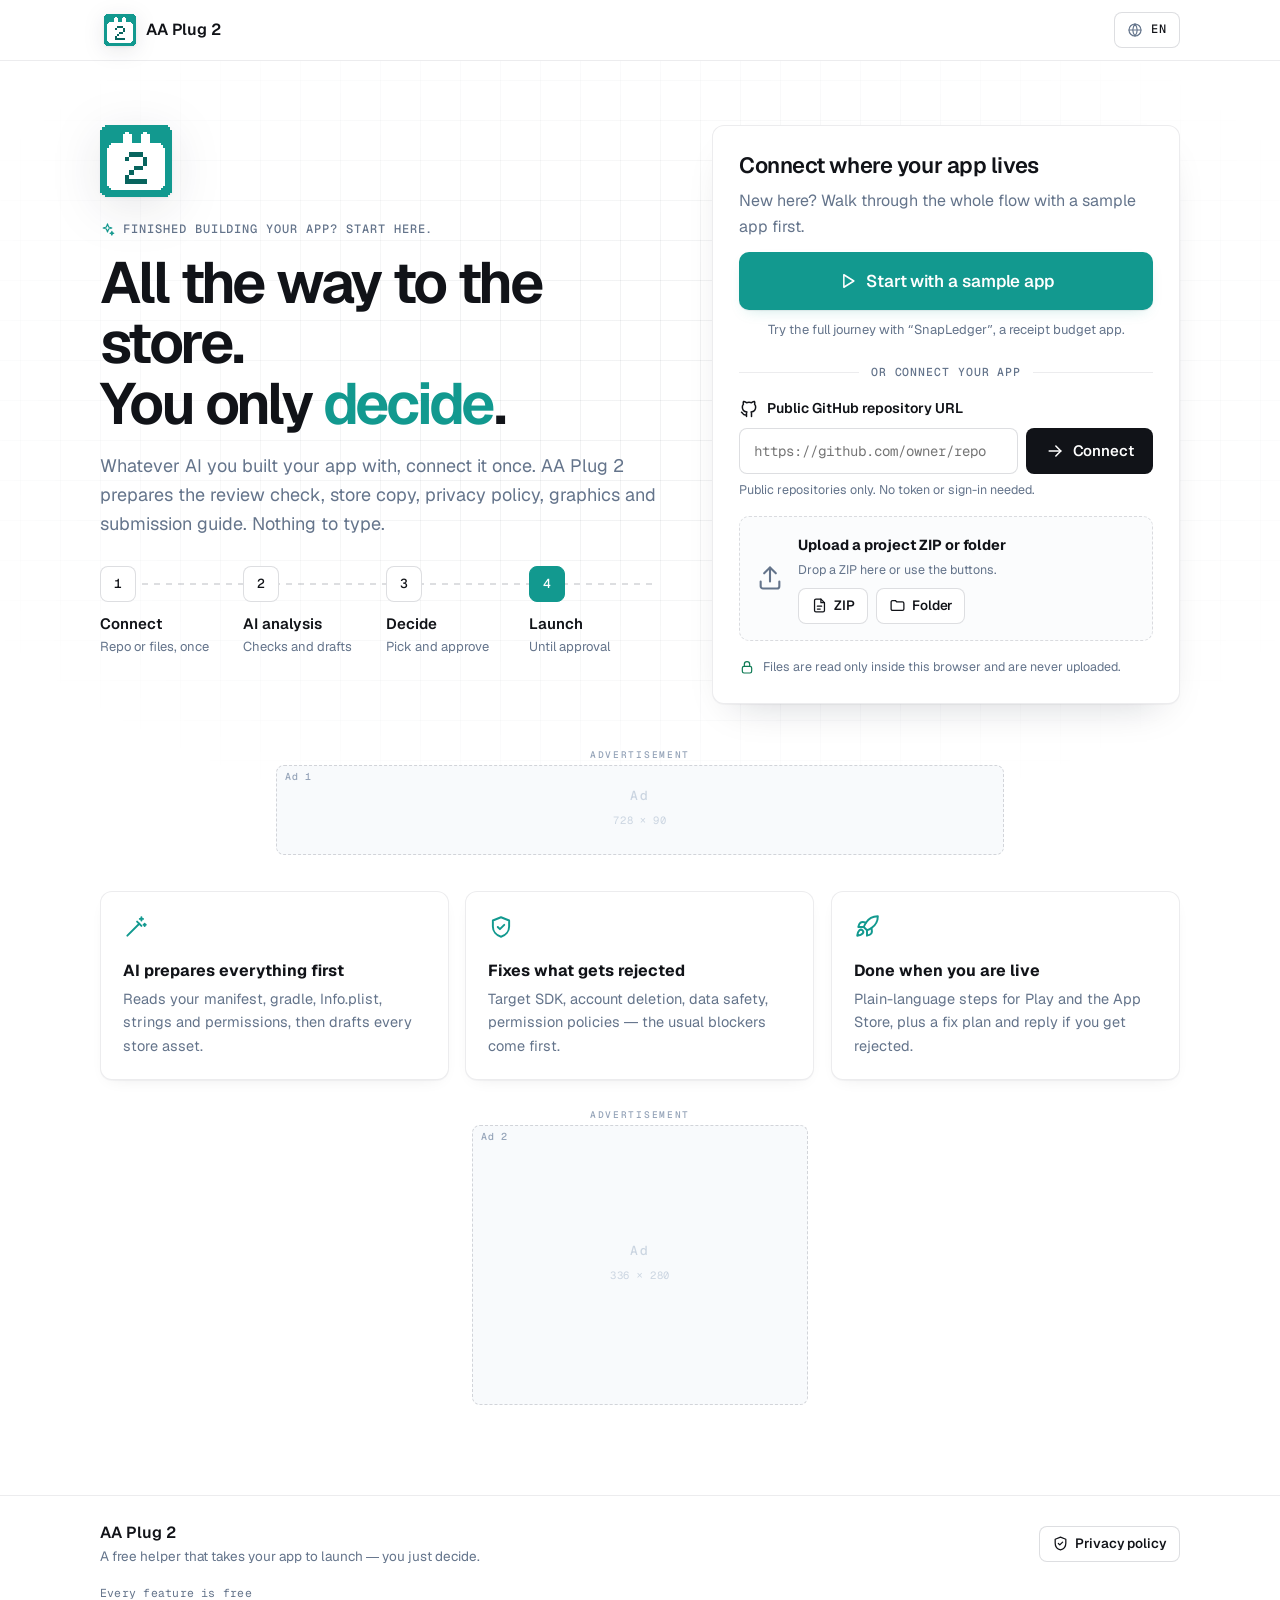
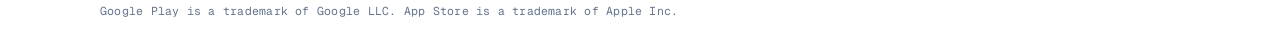
==== 2/index.html @ b7a204d1 "Add How to connect and Web version buttons, and host the AA Plug 2 web tool at /2/ with reserved ad " ====
<!doctype html>
<html lang="en">
<head>
  <meta charset="utf-8">
  <meta name="viewport" content="width=device-width, initial-scale=1, viewport-fit=cover">
  <title>AA Plug 2 — App launch helper</title>
  <meta name="description" content="AA Plug 2: connect an app built with any AI and get review checks, store materials and a step-by-step console guide. You just decide, all the way to launch. Free.">
  <meta name="theme-color" content="#ffffff">
  <meta name="color-scheme" content="light">
  <link rel="canonical" href="https://aaplug.com/2/">
  <meta property="og:site_name" content="AA Plug">
  <meta property="og:title" content="AA Plug 2 — Web version">
  <meta property="og:description" content="Connect an app you already built and get review checks, store materials and a step-by-step console guide. You just decide. Free.">
  <meta property="og:url" content="https://aaplug.com/2/">
  <meta property="og:image" content="https://aaplug.com/icons/og.png">
  <meta property="og:type" content="website">
  <meta name="twitter:card" content="summary_large_image">
  <link rel="icon" href="icons-brand/aa-plug-2.svg" type="image/svg+xml">
  <link rel="stylesheet" href="css/fonts.css">
  <link rel="stylesheet" href="css/motion.css">
  <link rel="stylesheet" href="css/styles.css">
  <link rel="stylesheet" href="css/sian.css">
</head>
<body>
  <div class="grid-bg" aria-hidden="true"></div>
  <a class="skip" href="#main">Skip to content</a>
  <header id="top" class="top"></header>
  <main id="main" tabindex="-1"></main>
  <footer id="foot" class="foot"></footer>
  <div id="toasts" class="toasts" aria-live="polite"></div>
  <noscript><p style="padding:24px">AA Plug 2 needs JavaScript.</p></noscript>
  <script src="js/config.js"></script>
  <script src="js/motion.js"></script>
  <script src="js/icons.js"></script>
  <script src="js/i18n-en.js"></script>
  <script src="js/i18n-ko.js"></script>
  <script src="js/i18n-th.js"></script>
  <script src="js/i18n-zh.js"></script>
  <script src="js/i18n-hi.js"></script>
  <script src="js/i18n.js"></script>
  <script src="js/zip.js"></script>
  <script src="js/sample-data.js"></script>
  <script src="js/sources.js"></script>
  <script src="js/analyzer.js"></script>
  <script src="js/generator.js"></script>
  <script src="js/flow.js"></script>
  <script src="js/graphics.js"></script>
  <script src="js/app.js"></script>
</body>
</html>
---- 2/css/fonts.css ----
@font-face { font-family: 'IBM Plex Sans'; font-style: normal; font-display: swap; font-weight: 400; src: url(../fonts/plex-sans/ibm-plex-sans-latin-ext-400-normal.woff2) format("woff2"); unicode-range: U+0100-02BA,U+02BD-02C5,U+02C7-02CC,U+02CE-02D7,U+02DD-02FF,U+0304,U+0308,U+0329,U+1D00-1DBF,U+1E00-1E9F,U+1EF2-1EFF,U+2020,U+20A0-20AB,U+20AD-20C0,U+2113,U+2C60-2C7F,U+A720-A7FF; }
@font-face { font-family: 'IBM Plex Sans'; font-style: normal; font-display: swap; font-weight: 400; src: url(../fonts/plex-sans/ibm-plex-sans-latin-400-normal.woff2) format("woff2"); unicode-range: U+0000-00FF,U+0131,U+0152-0153,U+02BB-02BC,U+02C6,U+02DA,U+02DC,U+0304,U+0308,U+0329,U+2000-206F,U+20AC,U+2122,U+2191,U+2193,U+2212,U+2215,U+FEFF,U+FFFD; }
@font-face { font-family: 'IBM Plex Sans'; font-style: normal; font-display: swap; font-weight: 500; src: url(../fonts/plex-sans/ibm-plex-sans-latin-ext-500-normal.woff2) format("woff2"); unicode-range: U+0100-02BA,U+02BD-02C5,U+02C7-02CC,U+02CE-02D7,U+02DD-02FF,U+0304,U+0308,U+0329,U+1D00-1DBF,U+1E00-1E9F,U+1EF2-1EFF,U+2020,U+20A0-20AB,U+20AD-20C0,U+2113,U+2C60-2C7F,U+A720-A7FF; }
@font-face { font-family: 'IBM Plex Sans'; font-style: normal; font-display: swap; font-weight: 500; src: url(../fonts/plex-sans/ibm-plex-sans-latin-500-normal.woff2) format("woff2"); unicode-range: U+0000-00FF,U+0131,U+0152-0153,U+02BB-02BC,U+02C6,U+02DA,U+02DC,U+0304,U+0308,U+0329,U+2000-206F,U+20AC,U+2122,U+2191,U+2193,U+2212,U+2215,U+FEFF,U+FFFD; }
@font-face { font-family: 'IBM Plex Sans'; font-style: normal; font-display: swap; font-weight: 600; src: url(../fonts/plex-sans/ibm-plex-sans-latin-ext-600-normal.woff2) format("woff2"); unicode-range: U+0100-02BA,U+02BD-02C5,U+02C7-02CC,U+02CE-02D7,U+02DD-02FF,U+0304,U+0308,U+0329,U+1D00-1DBF,U+1E00-1E9F,U+1EF2-1EFF,U+2020,U+20A0-20AB,U+20AD-20C0,U+2113,U+2C60-2C7F,U+A720-A7FF; }
@font-face { font-family: 'IBM Plex Sans'; font-style: normal; font-display: swap; font-weight: 600; src: url(../fonts/plex-sans/ibm-plex-sans-latin-600-normal.woff2) format("woff2"); unicode-range: U+0000-00FF,U+0131,U+0152-0153,U+02BB-02BC,U+02C6,U+02DA,U+02DC,U+0304,U+0308,U+0329,U+2000-206F,U+20AC,U+2122,U+2191,U+2193,U+2212,U+2215,U+FEFF,U+FFFD; }
@font-face { font-family: 'IBM Plex Sans'; font-style: normal; font-display: swap; font-weight: 700; src: url(../fonts/plex-sans/ibm-plex-sans-latin-ext-700-normal.woff2) format("woff2"); unicode-range: U+0100-02BA,U+02BD-02C5,U+02C7-02CC,U+02CE-02D7,U+02DD-02FF,U+0304,U+0308,U+0329,U+1D00-1DBF,U+1E00-1E9F,U+1EF2-1EFF,U+2020,U+20A0-20AB,U+20AD-20C0,U+2113,U+2C60-2C7F,U+A720-A7FF; }
@font-face { font-family: 'IBM Plex Sans'; font-style: normal; font-display: swap; font-weight: 700; src: url(../fonts/plex-sans/ibm-plex-sans-latin-700-normal.woff2) format("woff2"); unicode-range: U+0000-00FF,U+0131,U+0152-0153,U+02BB-02BC,U+02C6,U+02DA,U+02DC,U+0304,U+0308,U+0329,U+2000-206F,U+20AC,U+2122,U+2191,U+2193,U+2212,U+2215,U+FEFF,U+FFFD; }
@font-face { font-family: 'IBM Plex Sans Thai'; font-style: normal; font-display: swap; font-weight: 400; src: url(../fonts/plex-thai/ibm-plex-sans-thai-thai-400-normal.woff2) format("woff2"); unicode-range: U+02D7,U+0303,U+0331,U+0E01-0E5B,U+200C-200D,U+25CC; }
@font-face { font-family: 'IBM Plex Sans Thai'; font-style: normal; font-display: swap; font-weight: 500; src: url(../fonts/plex-thai/ibm-plex-sans-thai-thai-500-normal.woff2) format("woff2"); unicode-range: U+02D7,U+0303,U+0331,U+0E01-0E5B,U+200C-200D,U+25CC; }
@font-face { font-family: 'IBM Plex Sans Thai'; font-style: normal; font-display: swap; font-weight: 600; src: url(../fonts/plex-thai/ibm-plex-sans-thai-thai-600-normal.woff2) format("woff2"); unicode-range: U+02D7,U+0303,U+0331,U+0E01-0E5B,U+200C-200D,U+25CC; }
@font-face { font-family: 'IBM Plex Sans Thai'; font-style: normal; font-display: swap; font-weight: 700; src: url(../fonts/plex-thai/ibm-plex-sans-thai-thai-700-normal.woff2) format("woff2"); unicode-range: U+02D7,U+0303,U+0331,U+0E01-0E5B,U+200C-200D,U+25CC; }
@font-face { font-family: 'Pretendard Variable'; font-style: normal; font-display: swap; font-weight: 45 920; src: url(../fonts/pretendard/PretendardVariable.subset.0.woff2) format("woff2"); unicode-range: U+f9ca-fa0b, U+ff03-ff05, U+ff07, U+ff0a-ff0b, U+ff0d-ff19, U+ff1b, U+ff1d, U+ff20-ff5b, U+ff5d, U+ffe0-ffe3, U+ffe5-ffe6; }
@font-face { font-family: 'Pretendard Variable'; font-style: normal; font-display: swap; font-weight: 45 920; src: url(../fonts/pretendard/PretendardVariable.subset.1.woff2) format("woff2"); unicode-range: U+d723-d728, U+d72a-d733, U+d735-d748, U+d74a-d74f, U+d752-d753, U+d755-d757, U+d75a-d75f, U+d762-d764, U+d766-d768, U+d76a-d76b, U+d76d-d76f, U+d771-d787, U+d789-d78b, U+d78d-d78f, U+d791-d797, U+d79a, U+d79c, U+d79e-d7a3, U+f900-f909, U+f90b-f92e; }
@font-face { font-family: 'Pretendard Variable'; font-style: normal; font-display: swap; font-weight: 45 920; src: url(../fonts/pretendard/PretendardVariable.subset.2.woff2) format("woff2"); unicode-range: U+d679-d68b, U+d68e-d69e, U+d6a0, U+d6a2-d6a7, U+d6a9-d6c3, U+d6c6-d6c7, U+d6c9-d6cb, U+d6cd-d6d3, U+d6d5-d6d6, U+d6d8-d6e3, U+d6e5-d6e7, U+d6e9-d6fb, U+d6fd-d717, U+d719-d71f, U+d721-d722; }
@font-face { font-family: 'Pretendard Variable'; font-style: normal; font-display: swap; font-weight: 45 920; src: url(../fonts/pretendard/PretendardVariable.subset.3.woff2) format("woff2"); unicode-range: U+d5bc-d5c7, U+d5ca-d5cb, U+d5cd-d5cf, U+d5d1-d5d7, U+d5d9-d5da, U+d5dc, U+d5de-d5e3, U+d5e6-d5e7, U+d5e9-d5eb, U+d5ed-d5f6, U+d5f8, U+d5fa-d5ff, U+d602-d603, U+d605-d607, U+d609-d60f, U+d612-d613, U+d616-d61b, U+d61d-d637, U+d63a-d63b, U+d63d-d63f, U+d641-d647, U+d64a-d64c, U+d64e-d653, U+d656-d657, U+d659-d65b, U+d65d-d666, U+d668, U+d66a-d678; }
@font-face { font-family: 'Pretendard Variable'; font-style: normal; font-display: swap; font-weight: 45 920; src: url(../fonts/pretendard/PretendardVariable.subset.4.woff2) format("woff2"); unicode-range: U+d507, U+d509-d50b, U+d50d-d513, U+d515-d53b, U+d53e-d53f, U+d541-d543, U+d545-d54c, U+d54e, U+d550, U+d552-d557, U+d55a-d55b, U+d55d-d55f, U+d561-d564, U+d566-d567, U+d56a, U+d56c, U+d56e-d573, U+d576-d577, U+d579-d583, U+d585-d586, U+d58a-d5a4, U+d5a6-d5bb; }
@font-face { font-family: 'Pretendard Variable'; font-style: normal; font-display: swap; font-weight: 45 920; src: url(../fonts/pretendard/PretendardVariable.subset.5.woff2) format("woff2"); unicode-range: U+d464-d477, U+d47a-d47b, U+d47d-d47f, U+d481-d487, U+d489-d48a, U+d48c, U+d48e-d4e7, U+d4e9-d503, U+d505-d506; }
@font-face { font-family: 'Pretendard Variable'; font-style: normal; font-display: swap; font-weight: 45 920; src: url(../fonts/pretendard/PretendardVariable.subset.6.woff2) format("woff2"); unicode-range: U+d3bf-d3c7, U+d3ca-d3cf, U+d3d1-d3eb, U+d3ee-d3ef, U+d3f1-d3f3, U+d3f5-d3fb, U+d3fd-d400, U+d402-d45b, U+d45d-d463; }
@font-face { font-family: 'Pretendard Variable'; font-style: normal; font-display: swap; font-weight: 45 920; src: url(../fonts/pretendard/PretendardVariable.subset.7.woff2) format("woff2"); unicode-range: U+d2ff, U+d302-d304, U+d306-d30b, U+d30f, U+d311-d313, U+d315-d31b, U+d31e, U+d322-d324, U+d326-d327, U+d32a-d32b, U+d32d-d32f, U+d331-d337, U+d339-d33c, U+d33e-d37b, U+d37e-d37f, U+d381-d383, U+d385-d38b, U+d38e-d390, U+d392-d397, U+d39a-d39b, U+d39d-d39f, U+d3a1-d3a7, U+d3a9-d3aa, U+d3ac, U+d3ae-d3b3, U+d3b5-d3b7, U+d3b9-d3bb, U+d3bd-d3be; }
@font-face { font-family: 'Pretendard Variable'; font-style: normal; font-display: swap; font-weight: 45 920; src: url(../fonts/pretendard/PretendardVariable.subset.8.woff2) format("woff2"); unicode-range: U+d257-d27f, U+d281-d29b, U+d29d-d29f, U+d2a1-d2ab, U+d2ad-d2b7, U+d2ba-d2bb, U+d2bd-d2bf, U+d2c1-d2c7, U+d2c9-d2ef, U+d2f2-d2f3, U+d2f5-d2f7, U+d2f9-d2fe; }
@font-face { font-family: 'Pretendard Variable'; font-style: normal; font-display: swap; font-weight: 45 920; src: url(../fonts/pretendard/PretendardVariable.subset.9.woff2) format("woff2"); unicode-range: U+d1b4, U+d1b6-d1f3, U+d1f5-d22b, U+d22e-d22f, U+d231-d233, U+d235-d23b, U+d23d-d240, U+d242-d256; }
@font-face { font-family: 'Pretendard Variable'; font-style: normal; font-display: swap; font-weight: 45 920; src: url(../fonts/pretendard/PretendardVariable.subset.10.woff2) format("woff2"); unicode-range: U+d105-d12f, U+d132-d133, U+d135-d137, U+d139-d13f, U+d141-d142, U+d144, U+d146-d14b, U+d14e-d14f, U+d151-d153, U+d155-d15b, U+d15e-d187, U+d189-d19f, U+d1a2-d1a3, U+d1a5-d1a7, U+d1a9-d1af, U+d1b2-d1b3; }
@font-face { font-family: 'Pretendard Variable'; font-style: normal; font-display: swap; font-weight: 45 920; src: url(../fonts/pretendard/PretendardVariable.subset.11.woff2) format("woff2"); unicode-range: U+d04b-d04f, U+d051-d057, U+d059-d06b, U+d06d-d06f, U+d071-d073, U+d075-d07b, U+d07e-d0a3, U+d0a6-d0a7, U+d0a9-d0ab, U+d0ad-d0b3, U+d0b6, U+d0b8, U+d0ba-d0bf, U+d0c2-d0c3, U+d0c5-d0c7, U+d0c9-d0cf, U+d0d2, U+d0d6-d0db, U+d0de-d0df, U+d0e1-d0e3, U+d0e5-d0eb, U+d0ee-d0f0, U+d0f2-d104; }
@font-face { font-family: 'Pretendard Variable'; font-style: normal; font-display: swap; font-weight: 45 920; src: url(../fonts/pretendard/PretendardVariable.subset.12.woff2) format("woff2"); unicode-range: U+cfa2-cfc3, U+cfc5-cfdf, U+cfe2-cfe3, U+cfe5-cfe7, U+cfe9-cff4, U+cff6-cffb, U+cffd-cfff, U+d001-d003, U+d005-d017, U+d019-d033, U+d036-d037, U+d039-d03b, U+d03d-d04a; }
@font-face { font-family: 'Pretendard Variable'; font-style: normal; font-display: swap; font-weight: 45 920; src: url(../fonts/pretendard/PretendardVariable.subset.13.woff2) format("woff2"); unicode-range: U+cef0-cef3, U+cef6, U+cef9-ceff, U+cf01-cf03, U+cf05-cf07, U+cf09-cf0f, U+cf11-cf12, U+cf14-cf1b, U+cf1d-cf1f, U+cf21-cf2f, U+cf31-cf53, U+cf56-cf57, U+cf59-cf5b, U+cf5d-cf63, U+cf66, U+cf68, U+cf6a-cf6f, U+cf71-cf84, U+cf86-cf8b, U+cf8d-cfa1; }
@font-face { font-family: 'Pretendard Variable'; font-style: normal; font-display: swap; font-weight: 45 920; src: url(../fonts/pretendard/PretendardVariable.subset.14.woff2) format("woff2"); unicode-range: U+ce3c-ce57, U+ce5a-ce5b, U+ce5d-ce5f, U+ce61-ce67, U+ce6a, U+ce6c, U+ce6e-ce73, U+ce76-ce77, U+ce79-ce7b, U+ce7d-ce83, U+ce85-ce88, U+ce8a-ce8f, U+ce91-ce93, U+ce95-ce97, U+ce99-ce9f, U+cea2, U+cea4-ceab, U+cead-cee3, U+cee6-cee7, U+cee9-ceeb, U+ceed-ceef; }
@font-face { font-family: 'Pretendard Variable'; font-style: normal; font-display: swap; font-weight: 45 920; src: url(../fonts/pretendard/PretendardVariable.subset.15.woff2) format("woff2"); unicode-range: U+cd92-cd93, U+cd96-cd97, U+cd99-cd9b, U+cd9d-cda3, U+cda6-cda8, U+cdaa-cdaf, U+cdb1-cdc3, U+cdc5-cdcb, U+cdcd-cde7, U+cde9-ce03, U+ce05-ce1f, U+ce22-ce34, U+ce36-ce3b; }
@font-face { font-family: 'Pretendard Variable'; font-style: normal; font-display: swap; font-weight: 45 920; src: url(../fonts/pretendard/PretendardVariable.subset.16.woff2) format("woff2"); unicode-range: U+ccef-cd07, U+cd0a-cd0b, U+cd0d-cd1a, U+cd1c, U+cd1e-cd2b, U+cd2d-cd5b, U+cd5d-cd77, U+cd79-cd91; }
@font-face { font-family: 'Pretendard Variable'; font-style: normal; font-display: swap; font-weight: 45 920; src: url(../fonts/pretendard/PretendardVariable.subset.17.woff2) format("woff2"); unicode-range: U+cc3f-cc43, U+cc46-cc47, U+cc49-cc4b, U+cc4d-cc53, U+cc55-cc58, U+cc5a-cc5f, U+cc61-cc97, U+cc9a-cc9b, U+cc9d-cc9f, U+cca1-cca7, U+ccaa, U+ccac, U+ccae-ccb3, U+ccb6-ccb7, U+ccb9-ccbb, U+ccbd-cccf, U+ccd1-cce3, U+cce5-ccee; }
@font-face { font-family: 'Pretendard Variable'; font-style: normal; font-display: swap; font-weight: 45 920; src: url(../fonts/pretendard/PretendardVariable.subset.18.woff2) format("woff2"); unicode-range: U+cb91-cbd3, U+cbd5-cbe3, U+cbe5-cc0b, U+cc0e-cc0f, U+cc11-cc13, U+cc15-cc1b, U+cc1d-cc20, U+cc23-cc27, U+cc2a-cc2b, U+cc2d, U+cc2f, U+cc31-cc37, U+cc3a, U+cc3c; }
@font-face { font-family: 'Pretendard Variable'; font-style: normal; font-display: swap; font-weight: 45 920; src: url(../fonts/pretendard/PretendardVariable.subset.19.woff2) format("woff2"); unicode-range: U+caf4-cb47, U+cb4a-cb90; }
@font-face { font-family: 'Pretendard Variable'; font-style: normal; font-display: swap; font-weight: 45 920; src: url(../fonts/pretendard/PretendardVariable.subset.20.woff2) format("woff2"); unicode-range: U+ca4a-ca4b, U+ca4e-ca4f, U+ca51-ca53, U+ca55-ca5b, U+ca5d-ca60, U+ca62-ca83, U+ca85-cabb, U+cabe-cabf, U+cac1-cac3, U+cac5-cacb, U+cacd-cad0, U+cad2, U+cad4-cad8, U+cada-caf3; }
@font-face { font-family: 'Pretendard Variable'; font-style: normal; font-display: swap; font-weight: 45 920; src: url(../fonts/pretendard/PretendardVariable.subset.21.woff2) format("woff2"); unicode-range: U+c996-c997, U+c99a-c99c, U+c99e-c9bf, U+c9c2-c9c3, U+c9c5-c9c7, U+c9c9-c9cf, U+c9d2, U+c9d4, U+c9d7-c9d8, U+c9db, U+c9de-c9df, U+c9e1-c9e3, U+c9e5-c9e6, U+c9e8-c9eb, U+c9ee-c9f0, U+c9f2-c9f7, U+c9f9-ca0b, U+ca0d-ca28, U+ca2a-ca49; }
@font-face { font-family: 'Pretendard Variable'; font-style: normal; font-display: swap; font-weight: 45 920; src: url(../fonts/pretendard/PretendardVariable.subset.22.woff2) format("woff2"); unicode-range: U+c8e9-c8f4, U+c8f6-c8fb, U+c8fe-c8ff, U+c901-c903, U+c905-c90b, U+c90e-c910, U+c912-c917, U+c919-c92b, U+c92d-c94f, U+c951-c953, U+c955-c96b, U+c96d-c973, U+c975-c987, U+c98a-c98b, U+c98d-c98f, U+c991-c995; }
@font-face { font-family: 'Pretendard Variable'; font-style: normal; font-display: swap; font-weight: 45 920; src: url(../fonts/pretendard/PretendardVariable.subset.23.woff2) format("woff2"); unicode-range: U+c841-c84b, U+c84d-c86f, U+c872-c873, U+c875-c877, U+c879-c87f, U+c882-c884, U+c887-c88a, U+c88d-c8c3, U+c8c5-c8df, U+c8e1-c8e8; }
@font-face { font-family: 'Pretendard Variable'; font-style: normal; font-display: swap; font-weight: 45 920; src: url(../fonts/pretendard/PretendardVariable.subset.24.woff2) format("woff2"); unicode-range: U+c779-c77b, U+c77e-c782, U+c786, U+c78b, U+c78d, U+c78f, U+c792-c793, U+c795, U+c797, U+c799-c79f, U+c7a2, U+c7a7-c7ab, U+c7ae-c7bb, U+c7bd-c7c0, U+c7c2-c7c7, U+c7c9-c7dc, U+c7de-c7ff, U+c802-c803, U+c805-c807, U+c809, U+c80b-c80f, U+c812, U+c814, U+c817-c81b, U+c81e-c81f, U+c821-c823, U+c825-c82e, U+c830-c837, U+c839-c83b, U+c83d-c840; }
@font-face { font-family: 'Pretendard Variable'; font-style: normal; font-display: swap; font-weight: 45 920; src: url(../fonts/pretendard/PretendardVariable.subset.25.woff2) format("woff2"); unicode-range: U+c6bb-c6bf, U+c6c2, U+c6c4, U+c6c6-c6cb, U+c6ce-c6cf, U+c6d1-c6d3, U+c6d5-c6db, U+c6dd-c6df, U+c6e1-c6e7, U+c6e9-c6eb, U+c6ed-c6ef, U+c6f1-c6f8, U+c6fa-c703, U+c705-c707, U+c709-c70b, U+c70d-c716, U+c718, U+c71a-c71f, U+c722-c723, U+c725-c727, U+c729-c734, U+c736-c73b, U+c73e-c73f, U+c741-c743, U+c745-c74b, U+c74e-c750, U+c752-c757, U+c759-c773, U+c776-c777; }
@font-face { font-family: 'Pretendard Variable'; font-style: normal; font-display: swap; font-weight: 45 920; src: url(../fonts/pretendard/PretendardVariable.subset.26.woff2) format("woff2"); unicode-range: U+c5f5-c5fb, U+c5fe, U+c602-c605, U+c607, U+c609-c60f, U+c611-c61a, U+c61c-c623, U+c626-c627, U+c629-c62b, U+c62d, U+c62f-c632, U+c636, U+c638, U+c63a-c63f, U+c642-c643, U+c645-c647, U+c649-c652, U+c656-c65b, U+c65d-c65f, U+c661-c663, U+c665-c677, U+c679-c67b, U+c67d-c693, U+c696-c697, U+c699-c69b, U+c69d-c6a3, U+c6a6, U+c6a8, U+c6aa-c6af, U+c6b2-c6b3, U+c6b5-c6b7, U+c6b9-c6ba; }
@font-face { font-family: 'Pretendard Variable'; font-style: normal; font-display: swap; font-weight: 45 920; src: url(../fonts/pretendard/PretendardVariable.subset.27.woff2) format("woff2"); unicode-range: U+c517-c527, U+c52a-c52b, U+c52d-c52f, U+c531-c538, U+c53a, U+c53c, U+c53e-c543, U+c546-c547, U+c54b, U+c54d-c552, U+c556, U+c55a-c55b, U+c55d, U+c55f, U+c562-c563, U+c565-c567, U+c569-c56f, U+c572, U+c574, U+c576-c57b, U+c57e-c57f, U+c581-c583, U+c585-c586, U+c588-c58b, U+c58e, U+c590, U+c592-c596, U+c599-c5b3, U+c5b6-c5b7, U+c5ba, U+c5be-c5c3, U+c5ca-c5cb, U+c5cd, U+c5cf, U+c5d2-c5d3, U+c5d5-c5d7, U+c5d9-c5df, U+c5e1-c5e2, U+c5e4, U+c5e6-c5eb, U+c5ef, U+c5f1-c5f3; }
@font-face { font-family: 'Pretendard Variable'; font-style: normal; font-display: swap; font-weight: 45 920; src: url(../fonts/pretendard/PretendardVariable.subset.28.woff2) format("woff2"); unicode-range: U+c475-c4ef, U+c4f2-c4f3, U+c4f5-c4f7, U+c4f9-c4ff, U+c502-c50b, U+c50d-c516; }
@font-face { font-family: 'Pretendard Variable'; font-style: normal; font-display: swap; font-weight: 45 920; src: url(../fonts/pretendard/PretendardVariable.subset.29.woff2) format("woff2"); unicode-range: U+c3d0-c3d7, U+c3da-c3db, U+c3dd-c3de, U+c3e1-c3ec, U+c3ee-c3f3, U+c3f5-c42b, U+c42d-c463, U+c466-c474; }
@font-face { font-family: 'Pretendard Variable'; font-style: normal; font-display: swap; font-weight: 45 920; src: url(../fonts/pretendard/PretendardVariable.subset.30.woff2) format("woff2"); unicode-range: U+c32b-c367, U+c36a-c36b, U+c36d-c36f, U+c371-c377, U+c37a-c37b, U+c37e-c383, U+c385-c387, U+c389-c3cf; }
@font-face { font-family: 'Pretendard Variable'; font-style: normal; font-display: swap; font-weight: 45 920; src: url(../fonts/pretendard/PretendardVariable.subset.31.woff2) format("woff2"); unicode-range: U+c26a-c26b, U+c26d-c26f, U+c271-c273, U+c275-c27b, U+c27e-c287, U+c289-c28f, U+c291-c297, U+c299-c29a, U+c29c-c2a3, U+c2a5-c2a7, U+c2a9-c2ab, U+c2ad-c2b3, U+c2b6, U+c2b8, U+c2ba-c2bb, U+c2bd-c2db, U+c2de-c2df, U+c2e1-c2e2, U+c2e5-c2ea, U+c2ee, U+c2f0, U+c2f2-c2f5, U+c2f7, U+c2fa-c2fb, U+c2fd-c2ff, U+c301-c307, U+c309-c30c, U+c30e-c312, U+c315-c323, U+c325-c328, U+c32a; }
@font-face { font-family: 'Pretendard Variable'; font-style: normal; font-display: swap; font-weight: 45 920; src: url(../fonts/pretendard/PretendardVariable.subset.32.woff2) format("woff2"); unicode-range: U+c1bc-c1c3, U+c1c5-c1df, U+c1e1-c1fb, U+c1fd-c203, U+c205-c20c, U+c20e, U+c210-c217, U+c21a-c21b, U+c21d-c21e, U+c221-c227, U+c229-c22a, U+c22c, U+c22e, U+c230, U+c233-c24f, U+c251-c257, U+c259-c269; }
@font-face { font-family: 'Pretendard Variable'; font-style: normal; font-display: swap; font-weight: 45 920; src: url(../fonts/pretendard/PretendardVariable.subset.33.woff2) format("woff2"); unicode-range: U+c101-c11b, U+c11f, U+c121-c123, U+c125-c12b, U+c12e, U+c132-c137, U+c13a-c13b, U+c13d-c13f, U+c141-c147, U+c14a, U+c14c-c153, U+c155-c157, U+c159-c15b, U+c15d-c166, U+c169-c16f, U+c171-c177, U+c179-c18b, U+c18e-c18f, U+c191-c193, U+c195-c19b, U+c19d-c19e, U+c1a0, U+c1a2-c1a4, U+c1a6-c1bb; }
@font-face { font-family: 'Pretendard Variable'; font-style: normal; font-display: swap; font-weight: 45 920; src: url(../fonts/pretendard/PretendardVariable.subset.34.woff2) format("woff2"); unicode-range: U+c049-c057, U+c059-c05b, U+c05d-c05f, U+c061-c067, U+c069-c08f, U+c091-c0ab, U+c0ae-c0af, U+c0b1-c0b3, U+c0b5, U+c0b7-c0bb, U+c0be, U+c0c2-c0c7, U+c0ca-c0cb, U+c0cd-c0cf, U+c0d1-c0d7, U+c0d9-c0da, U+c0dc, U+c0de-c0e3, U+c0e5-c0eb, U+c0ed-c0f3, U+c0f6, U+c0f8, U+c0fa-c0ff; }
@font-face { font-family: 'Pretendard Variable'; font-style: normal; font-display: swap; font-weight: 45 920; src: url(../fonts/pretendard/PretendardVariable.subset.35.woff2) format("woff2"); unicode-range: U+bfa7-bfaf, U+bfb1-bfc4, U+bfc6-bfcb, U+bfce-bfcf, U+bfd1-bfd3, U+bfd5-bfdb, U+bfdd-c048; }
@font-face { font-family: 'Pretendard Variable'; font-style: normal; font-display: swap; font-weight: 45 920; src: url(../fonts/pretendard/PretendardVariable.subset.36.woff2) format("woff2"); unicode-range: U+bf07, U+bf09-bf3f, U+bf41-bf4f, U+bf52-bf54, U+bf56-bfa6; }
@font-face { font-family: 'Pretendard Variable'; font-style: normal; font-display: swap; font-weight: 45 920; src: url(../fonts/pretendard/PretendardVariable.subset.37.woff2) format("woff2"); unicode-range: U+be56, U+be58, U+be5c-be5f, U+be62-be63, U+be65-be67, U+be69-be74, U+be76-be7b, U+be7e-be7f, U+be81-be8e, U+be90, U+be92-bea7, U+bea9-becf, U+bed2-bed3, U+bed5-bed6, U+bed9-bee3, U+bee6-bf06; }
@font-face { font-family: 'Pretendard Variable'; font-style: normal; font-display: swap; font-weight: 45 920; src: url(../fonts/pretendard/PretendardVariable.subset.38.woff2) format("woff2"); unicode-range: U+bdb0-bdd3, U+bdd5-bdef, U+bdf1-be0b, U+be0d-be0f, U+be11-be13, U+be15-be43, U+be46-be47, U+be49-be4b, U+be4d-be53; }
@font-face { font-family: 'Pretendard Variable'; font-style: normal; font-display: swap; font-weight: 45 920; src: url(../fonts/pretendard/PretendardVariable.subset.39.woff2) format("woff2"); unicode-range: U+bd03, U+bd06, U+bd08, U+bd0a-bd0f, U+bd11-bd22, U+bd25-bd47, U+bd49-bd58, U+bd5a-bd7f, U+bd82-bd83, U+bd85-bd87, U+bd8a-bd8f, U+bd91-bd92, U+bd94, U+bd96-bd98, U+bd9a-bdaf; }
@font-face { font-family: 'Pretendard Variable'; font-style: normal; font-display: swap; font-weight: 45 920; src: url(../fonts/pretendard/PretendardVariable.subset.40.woff2) format("woff2"); unicode-range: U+bc4e-bc83, U+bc86-bc87, U+bc89-bc8b, U+bc8d-bc93, U+bc96, U+bc98, U+bc9b-bc9f, U+bca2-bca3, U+bca5-bca7, U+bca9-bcb2, U+bcb4-bcbb, U+bcbe-bcbf, U+bcc1-bcc3, U+bcc5-bccc, U+bcce-bcd0, U+bcd2-bcd4, U+bcd6-bcf3, U+bcf7, U+bcf9-bcfb, U+bcfd-bd02; }
@font-face { font-family: 'Pretendard Variable'; font-style: normal; font-display: swap; font-weight: 45 920; src: url(../fonts/pretendard/PretendardVariable.subset.41.woff2) format("woff2"); unicode-range: U+bb90-bba3, U+bba5-bbab, U+bbad-bbbf, U+bbc1-bbf7, U+bbfa-bbfb, U+bbfd-bbfe, U+bc01-bc07, U+bc09-bc0a, U+bc0e, U+bc10, U+bc12-bc13, U+bc17, U+bc19-bc1a, U+bc1e, U+bc20-bc23, U+bc26, U+bc28, U+bc2a-bc2c, U+bc2e-bc2f, U+bc32-bc33, U+bc35-bc37, U+bc39-bc3f, U+bc41-bc42, U+bc44, U+bc46-bc48, U+bc4a-bc4d; }
@font-face { font-family: 'Pretendard Variable'; font-style: normal; font-display: swap; font-weight: 45 920; src: url(../fonts/pretendard/PretendardVariable.subset.42.woff2) format("woff2"); unicode-range: U+bae6-bafb, U+bafd-bb17, U+bb19-bb33, U+bb37, U+bb39-bb3a, U+bb3d-bb43, U+bb45-bb46, U+bb48, U+bb4a-bb4f, U+bb51-bb53, U+bb55-bb57, U+bb59-bb62, U+bb64-bb8f; }
@font-face { font-family: 'Pretendard Variable'; font-style: normal; font-display: swap; font-weight: 45 920; src: url(../fonts/pretendard/PretendardVariable.subset.43.woff2) format("woff2"); unicode-range: U+ba30-ba37, U+ba3a-ba3b, U+ba3d-ba3f, U+ba41-ba47, U+ba49-ba4a, U+ba4c, U+ba4e-ba53, U+ba56-ba57, U+ba59-ba5b, U+ba5d-ba63, U+ba65-ba66, U+ba68-ba6f, U+ba71-ba73, U+ba75-ba77, U+ba79-ba84, U+ba86, U+ba88-baa7, U+baaa, U+baad-baaf, U+bab1-bab7, U+baba, U+babc, U+babe-bae5; }
@font-face { font-family: 'Pretendard Variable'; font-style: normal; font-display: swap; font-weight: 45 920; src: url(../fonts/pretendard/PretendardVariable.subset.44.woff2) format("woff2"); unicode-range: U+b96e-b973, U+b976-b977, U+b979-b97b, U+b97d-b983, U+b986, U+b988, U+b98a-b98d, U+b98f-b9ab, U+b9ae-b9af, U+b9b1-b9b3, U+b9b5-b9bb, U+b9be, U+b9c0, U+b9c2-b9c7, U+b9ca-b9cb, U+b9cd, U+b9d2-b9d7, U+b9da, U+b9dc, U+b9df-b9e0, U+b9e2, U+b9e6-b9e7, U+b9e9-b9f3, U+b9f6, U+b9f8, U+b9fb-ba2f; }
@font-face { font-family: 'Pretendard Variable'; font-style: normal; font-display: swap; font-weight: 45 920; src: url(../fonts/pretendard/PretendardVariable.subset.45.woff2) format("woff2"); unicode-range: U+b8bf-b8cb, U+b8cd-b8e0, U+b8e2-b8e7, U+b8ea-b8eb, U+b8ed-b8ef, U+b8f1-b8f7, U+b8fa, U+b8fc, U+b8fe-b903, U+b905-b917, U+b919-b91f, U+b921-b93b, U+b93d-b957, U+b95a-b95b, U+b95d-b95f, U+b961-b967, U+b969-b96c; }
@font-face { font-family: 'Pretendard Variable'; font-style: normal; font-display: swap; font-weight: 45 920; src: url(../fonts/pretendard/PretendardVariable.subset.46.woff2) format("woff2"); unicode-range: U+b80d-b80f, U+b811-b817, U+b81a, U+b81c-b823, U+b826-b827, U+b829-b82b, U+b82d-b833, U+b836, U+b83a-b83f, U+b841-b85b, U+b85e-b85f, U+b861-b863, U+b865-b86b, U+b86e, U+b870, U+b872-b8af, U+b8b1-b8be; }
@font-face { font-family: 'Pretendard Variable'; font-style: normal; font-display: swap; font-weight: 45 920; src: url(../fonts/pretendard/PretendardVariable.subset.47.woff2) format("woff2"); unicode-range: U+b74d-b75f, U+b761-b763, U+b765-b774, U+b776-b77b, U+b77e-b77f, U+b781-b783, U+b785-b78b, U+b78e, U+b792-b796, U+b79a-b79b, U+b79d-b7a7, U+b7aa, U+b7ae-b7b3, U+b7b6-b7c8, U+b7ca-b7eb, U+b7ee-b7ef, U+b7f1-b7f3, U+b7f5-b7fb, U+b7fe, U+b802-b806, U+b80a-b80b; }
@font-face { font-family: 'Pretendard Variable'; font-style: normal; font-display: swap; font-weight: 45 920; src: url(../fonts/pretendard/PretendardVariable.subset.48.woff2) format("woff2"); unicode-range: U+b6a7-b6aa, U+b6ac-b6b0, U+b6b2-b6ef, U+b6f1-b727, U+b72a-b72b, U+b72d-b72e, U+b731-b737, U+b739-b73a, U+b73c-b743, U+b745-b74c; }
@font-face { font-family: 'Pretendard Variable'; font-style: normal; font-display: swap; font-weight: 45 920; src: url(../fonts/pretendard/PretendardVariable.subset.49.woff2) format("woff2"); unicode-range: U+b605-b60f, U+b612-b617, U+b619-b624, U+b626-b69b, U+b69e-b6a3, U+b6a5-b6a6; }
@font-face { font-family: 'Pretendard Variable'; font-style: normal; font-display: swap; font-weight: 45 920; src: url(../fonts/pretendard/PretendardVariable.subset.50.woff2) format("woff2"); unicode-range: U+b55f, U+b562-b583, U+b585-b59f, U+b5a2-b5a3, U+b5a5-b5a7, U+b5a9-b5b2, U+b5b5-b5ba, U+b5bd-b604; }
@font-face { font-family: 'Pretendard Variable'; font-style: normal; font-display: swap; font-weight: 45 920; src: url(../fonts/pretendard/PretendardVariable.subset.51.woff2) format("woff2"); unicode-range: U+b4a5-b4b6, U+b4b8-b4bf, U+b4c1-b4c7, U+b4c9-b4db, U+b4de-b4df, U+b4e1-b4e2, U+b4e5-b4eb, U+b4ee, U+b4f0, U+b4f2-b513, U+b516-b517, U+b519-b51a, U+b51d-b523, U+b526, U+b528, U+b52b-b52f, U+b532-b533, U+b535-b537, U+b539-b53f, U+b541-b544, U+b546-b54b, U+b54d-b54f, U+b551-b55b, U+b55d-b55e; }
@font-face { font-family: 'Pretendard Variable'; font-style: normal; font-display: swap; font-weight: 45 920; src: url(../fonts/pretendard/PretendardVariable.subset.52.woff2) format("woff2"); unicode-range: U+b3f8-b3fb, U+b3fd-b40f, U+b411-b417, U+b419-b41b, U+b41d-b41f, U+b421-b427, U+b42a-b42b, U+b42d-b44f, U+b452-b453, U+b455-b457, U+b459-b45f, U+b462-b464, U+b466-b46b, U+b46d-b47f, U+b481-b4a3; }
@font-face { font-family: 'Pretendard Variable'; font-style: normal; font-display: swap; font-weight: 45 920; src: url(../fonts/pretendard/PretendardVariable.subset.53.woff2) format("woff2"); unicode-range: U+b342-b353, U+b356-b357, U+b359-b35b, U+b35d-b35e, U+b360-b363, U+b366, U+b368, U+b36a-b36d, U+b36f, U+b372-b373, U+b375-b377, U+b379-b37f, U+b381-b382, U+b384, U+b386-b38b, U+b38d-b3c3, U+b3c6-b3c7, U+b3c9-b3ca, U+b3cd-b3d3, U+b3d6, U+b3d8, U+b3da-b3f7; }
@font-face { font-family: 'Pretendard Variable'; font-style: normal; font-display: swap; font-weight: 45 920; src: url(../fonts/pretendard/PretendardVariable.subset.54.woff2) format("woff2"); unicode-range: U+b27c-b283, U+b285-b28f, U+b292-b293, U+b295-b297, U+b29a-b29f, U+b2a1-b2a4, U+b2a7-b2a9, U+b2ab, U+b2ad-b2c7, U+b2ca-b2cb, U+b2cd-b2cf, U+b2d1-b2d7, U+b2da, U+b2dc, U+b2de-b2e3, U+b2e7, U+b2e9-b2ea, U+b2ef-b2f3, U+b2f6, U+b2f8, U+b2fa-b2fb, U+b2fd-b2fe, U+b302-b303, U+b305-b307, U+b309-b30f, U+b312, U+b316-b31b, U+b31d-b341; }
@font-face { font-family: 'Pretendard Variable'; font-style: normal; font-display: swap; font-weight: 45 920; src: url(../fonts/pretendard/PretendardVariable.subset.55.woff2) format("woff2"); unicode-range: U+b1d6-b1e7, U+b1e9-b1fc, U+b1fe-b203, U+b206-b207, U+b209-b20b, U+b20d-b213, U+b216-b21f, U+b221-b257, U+b259-b273, U+b275-b27b; }
@font-face { font-family: 'Pretendard Variable'; font-style: normal; font-display: swap; font-weight: 45 920; src: url(../fonts/pretendard/PretendardVariable.subset.56.woff2) format("woff2"); unicode-range: U+b120-b122, U+b126-b127, U+b129-b12b, U+b12d-b133, U+b136, U+b138, U+b13a-b13f, U+b142-b143, U+b145-b14f, U+b151-b153, U+b156-b157, U+b159-b177, U+b17a-b17b, U+b17d-b17f, U+b181-b187, U+b189-b18c, U+b18e-b191, U+b195-b1a7, U+b1a9-b1cb, U+b1cd-b1d5; }
@font-face { font-family: 'Pretendard Variable'; font-style: normal; font-display: swap; font-weight: 45 920; src: url(../fonts/pretendard/PretendardVariable.subset.57.woff2) format("woff2"); unicode-range: U+b05f-b07b, U+b07e-b07f, U+b081-b083, U+b085-b08b, U+b08d-b097, U+b09b, U+b09d-b09f, U+b0a2-b0a7, U+b0aa, U+b0b0, U+b0b2, U+b0b6-b0b7, U+b0b9-b0bb, U+b0bd-b0c3, U+b0c6-b0c7, U+b0ca-b0cf, U+b0d1-b0df, U+b0e1-b0e4, U+b0e6-b107, U+b10a-b10b, U+b10d-b10f, U+b111-b112, U+b114-b117, U+b119-b11a, U+b11c-b11f; }
@font-face { font-family: 'Pretendard Variable'; font-style: normal; font-display: swap; font-weight: 45 920; src: url(../fonts/pretendard/PretendardVariable.subset.58.woff2) format("woff2"); unicode-range: U+afac-afb7, U+afba-afbb, U+afbd-afbf, U+afc1-afc6, U+afca-afcc, U+afce-afd3, U+afd5-afe7, U+afe9-afef, U+aff1-b00b, U+b00d-b00f, U+b011-b013, U+b015-b01b, U+b01d-b027, U+b029-b043, U+b045-b047, U+b049, U+b04b, U+b04d-b052, U+b055-b056, U+b058-b05c, U+b05e; }
@font-face { font-family: 'Pretendard Variable'; font-style: normal; font-display: swap; font-weight: 45 920; src: url(../fonts/pretendard/PretendardVariable.subset.59.woff2) format("woff2"); unicode-range: U+af03-af07, U+af09-af2b, U+af2e-af33, U+af35-af3b, U+af3e-af40, U+af44-af47, U+af4a-af5c, U+af5e-af63, U+af65-af7f, U+af81-afab; }
@font-face { font-family: 'Pretendard Variable'; font-style: normal; font-display: swap; font-weight: 45 920; src: url(../fonts/pretendard/PretendardVariable.subset.60.woff2) format("woff2"); unicode-range: U+ae56-ae5b, U+ae5e-ae60, U+ae62-ae64, U+ae66-ae67, U+ae69-ae6b, U+ae6d-ae83, U+ae85-aebb, U+aebf, U+aec1-aec3, U+aec5-aecb, U+aece, U+aed0, U+aed2-aed7, U+aed9-aef3, U+aef5-af02; }
@font-face { font-family: 'Pretendard Variable'; font-style: normal; font-display: swap; font-weight: 45 920; src: url(../fonts/pretendard/PretendardVariable.subset.61.woff2) format("woff2"); unicode-range: U+ad9c-ada3, U+ada5-adbf, U+adc1-adc3, U+adc5-adc7, U+adc9-add2, U+add4-addb, U+addd-addf, U+ade1-ade3, U+ade5-adf7, U+adfa-adfb, U+adfd-adff, U+ae02-ae07, U+ae0a, U+ae0c, U+ae0e-ae13, U+ae15-ae2f, U+ae31-ae33, U+ae35-ae37, U+ae39-ae3f, U+ae42, U+ae44, U+ae46-ae49, U+ae4b, U+ae4f, U+ae51-ae53, U+ae55; }
@font-face { font-family: 'Pretendard Variable'; font-style: normal; font-display: swap; font-weight: 45 920; src: url(../fonts/pretendard/PretendardVariable.subset.62.woff2) format("woff2"); unicode-range: U+ace2-ace3, U+ace5-ace6, U+ace9-acef, U+acf2, U+acf4, U+acf7-acfb, U+acfe-acff, U+ad01-ad03, U+ad05-ad0b, U+ad0d-ad10, U+ad12-ad1b, U+ad1d-ad33, U+ad35-ad48, U+ad4a-ad4f, U+ad51-ad6b, U+ad6e-ad6f, U+ad71-ad72, U+ad77-ad7c, U+ad7e, U+ad80, U+ad82-ad87, U+ad89-ad8b, U+ad8d-ad8f, U+ad91-ad9b; }
@font-face { font-family: 'Pretendard Variable'; font-style: normal; font-display: swap; font-weight: 45 920; src: url(../fonts/pretendard/PretendardVariable.subset.63.woff2) format("woff2"); unicode-range: U+ac25-ac2c, U+ac2e, U+ac30, U+ac32-ac37, U+ac39-ac3f, U+ac41-ac4c, U+ac4e-ac6f, U+ac72-ac73, U+ac75-ac76, U+ac79-ac7f, U+ac82, U+ac84-ac88, U+ac8a-ac8b, U+ac8d-ac8f, U+ac91-ac93, U+ac95-ac9b, U+ac9d-ac9e, U+aca1-aca7, U+acab, U+acad-acaf, U+acb1-acb7, U+acba-acbb, U+acbe-acc0, U+acc2-acc3, U+acc5-acdf; }
@font-face { font-family: 'Pretendard Variable'; font-style: normal; font-display: swap; font-weight: 45 920; src: url(../fonts/pretendard/PretendardVariable.subset.64.woff2) format("woff2"); unicode-range: U+99df, U+99ed, U+99f1, U+99ff, U+9a01, U+9a08, U+9a0e-9a0f, U+9a19, U+9a2b, U+9a30, U+9a36-9a37, U+9a40, U+9a43, U+9a45, U+9a4d, U+9a55, U+9a57, U+9a5a-9a5b, U+9a5f, U+9a62, U+9a65, U+9a69-9a6a, U+9aa8, U+9ab8, U+9ad3, U+9ae5, U+9aee, U+9b1a, U+9b27, U+9b2a, U+9b31, U+9b3c, U+9b41-9b45, U+9b4f, U+9b54, U+9b5a, U+9b6f, U+9b8e, U+9b91, U+9b9f, U+9bab, U+9bae, U+9bc9, U+9bd6, U+9be4, U+9be8, U+9c0d, U+9c10, U+9c12, U+9c15, U+9c25, U+9c32, U+9c3b, U+9c47, U+9c49, U+9c57, U+9ce5, U+9ce7, U+9ce9, U+9cf3-9cf4, U+9cf6, U+9d09, U+9d1b, U+9d26, U+9d28, U+9d3b, U+9d51, U+9d5d, U+9d60-9d61, U+9d6c, U+9d72, U+9da9, U+9daf, U+9db4, U+9dc4, U+9dd7, U+9df2, U+9df8-9dfa, U+9e1a, U+9e1e, U+9e75, U+9e79, U+9e7d, U+9e7f, U+9e92-9e93, U+9e97, U+9e9d, U+9e9f, U+9ea5, U+9eb4-9eb5, U+9ebb, U+9ebe, U+9ec3, U+9ecd-9ece, U+9ed4, U+9ed8, U+9edb-9edc, U+9ede, U+9ee8, U+9ef4, U+9f07-9f08, U+9f0e, U+9f13, U+9f20, U+9f3b, U+9f4a-9f4b, U+9f4e, U+9f52, U+9f5f, U+9f61, U+9f67, U+9f6a, U+9f6c, U+9f77, U+9f8d, U+9f90, U+9f95, U+9f9c, U+ac02-ac03, U+ac05-ac06, U+ac09-ac0f, U+ac17-ac18, U+ac1b, U+ac1e-ac1f, U+ac21-ac23; }
@font-face { font-family: 'Pretendard Variable'; font-style: normal; font-display: swap; font-weight: 45 920; src: url(../fonts/pretendard/PretendardVariable.subset.65.woff2) format("woff2"); unicode-range: U+338c-339c, U+339f-33a0, U+33a2-33cb, U+33cf-33d0, U+33d3, U+33d6, U+33d8, U+33db-33dd, U+4e01, U+4e03, U+4e07-4e08, U+4e11, U+4e14-4e15, U+4e18-4e19, U+4e1e, U+4e32, U+4e38-4e39, U+4e42-4e43, U+4e45, U+4e4d-4e4f, U+4e56, U+4e58-4e59, U+4e5d-4e5e, U+4e6b, U+4e6d, U+4e73, U+4e76-4e77, U+4e7e, U+4e82, U+4e86, U+4e88, U+4e8e, U+4e90-4e92, U+4e94-4e95, U+4e98, U+4e9b, U+4e9e, U+4ea1-4ea2, U+4ea4-4ea6, U+4ea8, U+4eab, U+4ead-4eae, U+4eb6, U+4ec0-4ec1, U+4ec4, U+4ec7, U+4ecb, U+4ecd, U+4ed4-4ed5, U+4ed7-4ed9, U+4edd, U+4edf, U+4ee4, U+4ef0, U+4ef2, U+4ef6-4ef7, U+4efb, U+4f01, U+4f09, U+4f0b, U+4f0d-4f11, U+4f2f, U+4f34, U+4f36, U+4f38, U+4f3a, U+4f3c-4f3d; }
@font-face { font-family: 'Pretendard Variable'; font-style: normal; font-display: swap; font-weight: 45 920; src: url(../fonts/pretendard/PretendardVariable.subset.66.woff2) format("woff2"); unicode-range: U+3136, U+3138, U+313a-3140, U+3143-3144, U+3150, U+3152, U+3154-3156, U+3158-315b, U+315d-315f, U+3162, U+3164-318c, U+318e, U+3200-321b, U+3231, U+3239, U+3251-325a, U+3260-327b, U+327e-327f, U+328a-3290, U+3294, U+329e, U+32a5, U+3380-3384, U+3388-338b; }
@font-face { font-family: 'Pretendard Variable'; font-style: normal; font-display: swap; font-weight: 45 920; src: url(../fonts/pretendard/PretendardVariable.subset.67.woff2) format("woff2"); unicode-range: U+2f7d, U+2f7f-2f8b, U+2f8e-2f90, U+2f92-2f97, U+2f99-2fa0, U+2fa2-2fa3, U+2fa5-2fa9, U+2fac-2fb1, U+2fb3-2fbc, U+2fc1-2fca, U+2fcd-2fd4, U+3003, U+3012-3019, U+301c, U+301e-3020, U+3036, U+3041, U+3043, U+3045, U+3047, U+3049, U+304e, U+3050, U+3052, U+3056, U+305a, U+305c, U+305e, U+3062, U+3065, U+306c, U+3070-307d, U+3080, U+3085, U+3087, U+308e, U+3090-3091, U+30a1, U+30a5, U+30a9, U+30ae, U+30b1-30b2, U+30b4, U+30b6, U+30bc-30be, U+30c2, U+30c5, U+30cc, U+30d2, U+30d4, U+30d8-30dd, U+30e4, U+30e6, U+30e8, U+30ee, U+30f0-30f2, U+30f4-30f6, U+3133, U+3135; }
@font-face { font-family: 'Pretendard Variable'; font-style: normal; font-display: swap; font-weight: 45 920; src: url(../fonts/pretendard/PretendardVariable.subset.68.woff2) format("woff2"); unicode-range: U+2541-254b, U+25a4-25a9, U+25b1, U+25b5, U+25b9, U+25bf, U+25c1, U+25c3, U+25c9-25ca, U+25cc, U+25ce, U+25d0-25d1, U+25e6, U+25ef, U+260f, U+261d, U+261f, U+262f, U+2660, U+2664, U+2667-2669, U+266d, U+266f, U+2716, U+271a, U+273d, U+2756, U+2776-277f, U+278a-2793, U+2963, U+2965, U+2ac5-2ac6, U+2acb-2acc, U+2f00, U+2f04, U+2f06, U+2f08, U+2f0a-2f0b, U+2f11-2f12, U+2f14, U+2f17-2f18, U+2f1c-2f1d, U+2f1f-2f20, U+2f23-2f26, U+2f28-2f29, U+2f2b, U+2f2d, U+2f2f-2f32, U+2f38, U+2f3c-2f40, U+2f42-2f4c, U+2f4f-2f52, U+2f54-2f58, U+2f5a-2f66, U+2f69-2f70, U+2f72-2f76, U+2f78, U+2f7a-2f7c; }
@font-face { font-family: 'Pretendard Variable'; font-style: normal; font-display: swap; font-weight: 45 920; src: url(../fonts/pretendard/PretendardVariable.subset.69.woff2) format("woff2"); unicode-range: U+2479-2487, U+249c-24d1, U+24d3-24d7, U+24d9-24e9, U+24eb-24f4, U+2500-2501, U+2503, U+250c-2513, U+2515-2516, U+2518-2540; }
@font-face { font-family: 'Pretendard Variable'; font-style: normal; font-display: swap; font-weight: 45 920; src: url(../fonts/pretendard/PretendardVariable.subset.70.woff2) format("woff2"); unicode-range: U+215b-215e, U+2162-2169, U+2170-2179, U+2195-2199, U+21b0-21b4, U+21bc, U+21c0, U+21c4-21c5, U+21cd, U+21cf-21d4, U+21e0-21e3, U+21e6-21e9, U+2200, U+2202-2203, U+2206-2209, U+220b-220c, U+220f, U+2211, U+2213, U+221a, U+221d-2220, U+2222, U+2225-2227, U+2229-222c, U+222e, U+2234-2237, U+223d, U+2243, U+2245, U+2248, U+2250-2253, U+225a, U+2260-2262, U+2264-2267, U+226a-226b, U+226e-2273, U+2276-2277, U+2279-227b, U+2280-2287, U+228a-228b, U+2295-2297, U+22a3-22a5, U+22bb-22bc, U+22ce-22cf, U+22da-22db, U+22ee-22ef, U+2306, U+2312, U+2314, U+2467-2478; }
@font-face { font-family: 'Pretendard Variable'; font-style: normal; font-display: swap; font-weight: 45 920; src: url(../fonts/pretendard/PretendardVariable.subset.71.woff2) format("woff2"); unicode-range: U+81-82, U+84, U+a2-a5, U+a7-a8, U+aa, U+ac, U+b1-b3, U+b6, U+b8-ba, U+bc-be, U+c0, U+c2, U+c6-cb, U+ce-d0, U+d4, U+d8-d9, U+db-dc, U+de-df, U+e6, U+eb, U+ee-f0, U+f4, U+f7-f9, U+fb, U+fe-ff, U+111, U+126-127, U+132-133, U+138, U+13f-142, U+149-14b, U+152-153, U+166-167, U+2bc, U+2c7, U+2d0, U+2d8-2d9, U+2db-2dd, U+391-394, U+396-3a1, U+3a3-3a9, U+3b2-3b6, U+3b8, U+3bc, U+3be-3c1, U+3c3-3c9, U+2010, U+2015-2016, U+2018-2019, U+201b, U+201f-2021, U+2025, U+2030, U+2033-2036, U+203c, U+203e, U+2042, U+2074, U+207a-207f, U+2081-2084, U+2109, U+2113, U+2116, U+2121, U+2126, U+212b, U+2153-2154; }
@font-face { font-family: 'Pretendard Variable'; font-style: normal; font-display: swap; font-weight: 45 920; src: url(../fonts/pretendard/PretendardVariable.subset.72.woff2) format("woff2"); unicode-range: U+e8, U+2da, U+2160, U+2194, U+3054, U+3058, U+306d, U+3086, U+308d, U+30ac, U+30bb, U+30c4, U+30cd-30ce, U+30e2, U+3132, U+3146, U+3149, U+339d, U+4e3b, U+4f0a, U+4fdd, U+4fe1, U+5409, U+540c, U+5834, U+592a-592b, U+5b9a, U+5dde, U+5e0c, U+5e73, U+5f0f, U+60f3, U+653f, U+661f, U+662f, U+667a, U+683c, U+6b4c, U+6c11, U+767c, U+76ee, U+76f4, U+77f3, U+79d1, U+7a7a, U+7b2c, U+7d22, U+8207, U+8a00, U+8a71, U+9280, U+9580, U+958b, U+96c6, U+9762, U+98df, U+9ed1, U+ac2d, U+adc8, U+add3, U+af48, U+b014, U+b134-b135, U+b158, U+b2aa, U+b35f, U+b6a4, U+b9cf, U+bb63, U+bd23, U+be91, U+c29b, U+c3f4, U+c42c, U+c55c, U+c573, U+c58f, U+c78c, U+c7dd, U+c8f5, U+cad1, U+cc48, U+cf10, U+cf20, U+d03c, U+d07d, U+d2a0, U+d30e, U+d38d, U+d3a8, U+d3c8, U+d5e5, U+d5f9, U+d6e4, U+f90a, U+ff02, U+ff1c; }
@font-face { font-family: 'Pretendard Variable'; font-style: normal; font-display: swap; font-weight: 45 920; src: url(../fonts/pretendard/PretendardVariable.subset.73.woff2) format("woff2"); unicode-range: U+3b1, U+2466, U+25a1, U+25a3, U+261c, U+3008-3009, U+305b, U+305d, U+3069, U+30a7, U+30ba, U+30cf, U+30ef, U+3151, U+3157, U+4e4b, U+4e5f, U+4e8c, U+4eca, U+4ed6, U+4f5b, U+50cf, U+5149, U+5165, U+5171, U+5229, U+529b, U+5316, U+539f, U+53f2, U+571f, U+5728, U+58eb, U+591c, U+5b78, U+5c11, U+5c55, U+5ddd, U+5e02, U+5fb7, U+60c5, U+610f, U+611f, U+6625, U+66f8, U+6797, U+679c, U+682a, U+6d2a, U+706b, U+7406, U+767b, U+76f8, U+77e5, U+7acb, U+898b, U+8a69, U+8def, U+8fd1, U+901a, U+90e8, U+91cd, U+975e, U+ae14, U+ae6c, U+aec0, U+afc7, U+afc9, U+b01c, U+b028, U+b308, U+b311, U+b314, U+b31c, U+b524, U+b560, U+b764, U+b920, U+b9e3, U+bd48, U+be7d, U+c0db, U+c231, U+c270, U+c2e3, U+c37d, U+c3ed, U+c530, U+c6a5, U+c6dc, U+c7a4, U+c954, U+c974, U+d000, U+d565, U+d667, U+d6c5, U+d79d, U+ff1e; }
@font-face { font-family: 'Pretendard Variable'; font-style: normal; font-display: swap; font-weight: 45 920; src: url(../fonts/pretendard/PretendardVariable.subset.74.woff2) format("woff2"); unicode-range: U+131, U+2032, U+2465, U+2642, U+3048, U+3051, U+3083-3084, U+308f, U+30c0, U+30d1, U+30d3, U+30d6, U+30df, U+30e7, U+3153, U+4e16, U+4e8b, U+4ee5, U+5206, U+52a0, U+52d5, U+53e4, U+53ef, U+54c1, U+57ce, U+597d, U+5b8c, U+5ea6, U+5f8c, U+5f97, U+6210, U+6240, U+624b, U+6728, U+6bd4, U+7236, U+7269, U+7279, U+738b, U+7528, U+7530, U+767e, U+798f, U+8005, U+8a18, U+90fd, U+91cc, U+9577, U+9593, U+98a8, U+ac20, U+acf6, U+ad90, U+af5d, U+af80, U+afcd, U+aff0, U+b0a1, U+b0b5, U+b1fd, U+b2fc, U+b380, U+b51b, U+b584, U+b5b3, U+b8fd, U+b93c, U+b9f4, U+bb44, U+bc08, U+bc27, U+bc49, U+be55, U+be64, U+bfb0, U+bfc5, U+c178, U+c21f, U+c314, U+c4f1, U+c58d, U+c664, U+c698, U+c6a7, U+c6c1, U+c9ed, U+cac0, U+cacc, U+cad9, U+ccb5, U+cdcc, U+d0e4, U+d143, U+d320, U+d330, U+d54d, U+ff06, U+ff1f, U+ff5e; }
@font-face { font-family: 'Pretendard Variable'; font-style: normal; font-display: swap; font-weight: 45 920; src: url(../fonts/pretendard/PretendardVariable.subset.75.woff2) format("woff2"); unicode-range: U+b4, U+20a9, U+20ac, U+2190, U+24d8, U+2502, U+2514, U+2592, U+25c7-25c8, U+2663, U+3060, U+3064, U+3081, U+3088, U+30a3, U+30a6, U+30aa, U+30b5, U+30c7, U+30ca-30cb, U+30d0, U+30e3, U+30e5, U+339e, U+4e09, U+4eac, U+4f5c, U+5167-5168, U+516c, U+51fa, U+5408, U+540d, U+591a, U+5b57, U+6211, U+65b9, U+660e, U+6642, U+6700, U+6b63, U+6e2f, U+7063, U+7532, U+793e, U+81ea, U+8272, U+82b1, U+897f, U+8eca, U+91ce, U+ac38, U+ad76, U+ae84, U+aecc, U+b07d, U+b0b1, U+b215, U+b2a0, U+b310, U+b3d7, U+b52a, U+b618, U+b775, U+b797, U+bcd5, U+bd59, U+be80, U+bea8, U+bed1, U+bee4-bee5, U+c060, U+c2ef, U+c329, U+c3dc, U+c597, U+c5bd, U+c5e5, U+c69c, U+c9d6, U+ca29, U+ca5c, U+ca84, U+cc39, U+cc3b, U+ce89, U+cee5, U+cf65, U+cf85, U+d058, U+d145, U+d22d, U+d325, U+d37d, U+d3ad, U+d769, U+ff0c; }
@font-face { font-family: 'Pretendard Variable'; font-style: normal; font-display: swap; font-weight: 45 920; src: url(../fonts/pretendard/PretendardVariable.subset.76.woff2) format("woff2"); unicode-range: U+2161, U+2228, U+2299, U+2464, U+2517, U+2640, U+3042, U+304a, U+3053, U+3061, U+307f, U+3082, U+308c, U+3092, U+30a8, U+30ab, U+30ad, U+30b0, U+30b3, U+30b7, U+30c1, U+30c6, U+30c9, U+30d5, U+30d7, U+30de, U+30e0-30e1, U+30ec-30ed, U+4e0b, U+4e0d, U+4ee3, U+53f0, U+548c, U+5b89, U+5bb6, U+5c0f, U+611b, U+6771, U+6aa2, U+6bcd, U+6c34, U+6cd5, U+6d77, U+767d, U+795e, U+8ecd, U+9999, U+9ad8, U+ac07, U+ac1a, U+ac40, U+ad0c, U+ad88, U+ada4, U+ae01, U+ae65, U+aebd, U+aec4, U+afe8, U+b139, U+b205, U+b383, U+b38c, U+b42c, U+b461, U+b55c, U+b78f, U+b8fb, U+b9f7, U+bafc, U+bc99, U+bed8, U+bfcd, U+c0bf, U+c0f9, U+c167, U+c204, U+c20f, U+c22f, U+c258, U+c298, U+c2bc, U+c388, U+c501, U+c50c, U+c5b9, U+c5ce, U+c641, U+c648, U+c73d, U+ca50, U+ca61, U+cc4c, U+ceac, U+d0d4, U+d5f7, U+d6d7, U+ff1a; }
@font-face { font-family: 'Pretendard Variable'; font-style: normal; font-display: swap; font-weight: 45 920; src: url(../fonts/pretendard/PretendardVariable.subset.77.woff2) format("woff2"); unicode-range: U+2103, U+2463, U+25c6, U+25cb, U+266c, U+3001, U+300a, U+3046, U+304c-304d, U+304f, U+3055, U+3059, U+3063, U+3066-3068, U+306f, U+3089, U+30b8, U+30bf, U+314f, U+4e0a, U+570b, U+5730, U+5916, U+5929, U+5c71, U+5e74, U+5fc3, U+601d, U+6027, U+63d0, U+6709, U+6734, U+751f, U+7684, U+82f1, U+9053, U+91d1, U+97f3, U+ac2f, U+ac4d, U+adc4, U+ade4, U+ae41, U+ae4d-ae4e, U+aed1, U+afb9, U+b0e0, U+b299, U+b365, U+b46c, U+b480, U+b4c8, U+b7b4, U+b819, U+b918, U+baab, U+bab9, U+be8f, U+bed7, U+c0ec, U+c19f, U+c1a5, U+c3d9, U+c464, U+c53d, U+c553, U+c570, U+c5cc, U+c633, U+c6a4, U+c7a3, U+c7a6, U+c886, U+c9d9-c9da, U+c9ec, U+ca0c, U+cc21, U+cd1b, U+cd78, U+cdc4, U+cef8, U+cfe4, U+d0a5, U+d0b5, U+d0ec, U+d15d, U+d188, U+d23c, U+d2ac, U+d729, U+d79b, U+ff01, U+ff08-ff09, U+ff5c; }
@font-face { font-family: 'Pretendard Variable'; font-style: normal; font-display: swap; font-weight: 45 920; src: url(../fonts/pretendard/PretendardVariable.subset.78.woff2) format("woff2"); unicode-range: U+2039-203a, U+223c, U+25b3, U+25b7, U+25bd, U+25cf, U+266a, U+3002, U+300b, U+304b, U+3057, U+305f, U+306a-306b, U+307e, U+308a-308b, U+3093, U+30a2, U+30af, U+30b9, U+30c3, U+30c8, U+30e9-30eb, U+33a1, U+4e00, U+524d, U+5357, U+5b50, U+7121, U+884c, U+9751, U+ac94, U+aebe, U+aecd, U+af08, U+af41, U+af49, U+b010, U+b053, U+b109, U+b11b, U+b128, U+b154, U+b291, U+b2e6, U+b301, U+b385, U+b525, U+b5b4, U+b729, U+b72f, U+b738, U+b7ff, U+b837, U+b975, U+ba67, U+bb47, U+bc1f, U+bd90, U+bfd4, U+c27c, U+c324, U+c379, U+c3e0, U+c465, U+c53b, U+c58c, U+c610, U+c653, U+c6cd, U+c813, U+c82f, U+c999, U+c9e0, U+cac4, U+cad3, U+cbd4, U+cc10, U+cc22, U+ccb8, U+ccbc, U+cda5, U+ce84, U+cea3, U+cf67, U+cfe1, U+d241, U+d30d, U+d31c, U+d391, U+d401, U+d479, U+d5c9, U+d5db, U+d649, U+d6d4; }
@font-face { font-family: 'Pretendard Variable'; font-style: normal; font-display: swap; font-weight: 45 920; src: url(../fonts/pretendard/PretendardVariable.subset.79.woff2) format("woff2"); unicode-range: U+b0, U+e9, U+2193, U+2462, U+260e, U+261e, U+300e-300f, U+3044, U+30a4, U+30fb-30fc, U+314d, U+5973, U+6545, U+6708, U+7537, U+ac89, U+ac9c, U+acc1, U+ad04, U+ad75, U+ad7d, U+ae45, U+ae61, U+af42, U+b0ab, U+b0af, U+b0b3, U+b12c, U+b194, U+b1a8, U+b220, U+b258, U+b284, U+b2ff, U+b315, U+b371, U+b3d4-b3d5, U+b460, U+b527, U+b534, U+b810, U+b818, U+b98e, U+ba55, U+bbac, U+bc0b, U+bc40, U+bca1, U+bccd, U+bd93, U+be54, U+be5a, U+bf08, U+bf50, U+bf55, U+bfdc, U+c0c0, U+c0d0, U+c0f4, U+c100, U+c11e, U+c170, U+c20d, U+c274, U+c290, U+c308, U+c369, U+c539, U+c587, U+c5ff, U+c6ec, U+c70c, U+c7ad, U+c7c8, U+c83c, U+c881, U+cb48, U+cc60, U+ce69, U+ce6b, U+ce75, U+cf04, U+cf08, U+cf55, U+cf70, U+cffc, U+d0b7, U+d1a8, U+d2c8, U+d384, U+d47c, U+d48b, U+d5dd, U+d5e8, U+d720, U+d759, U+f981; }
@font-face { font-family: 'Pretendard Variable'; font-style: normal; font-display: swap; font-weight: 45 920; src: url(../fonts/pretendard/PretendardVariable.subset.80.woff2) format("woff2"); unicode-range: U+e0, U+e2, U+395, U+3b7, U+3ba, U+2460-2461, U+25a0, U+3010-3011, U+306e, U+30f3, U+314a, U+314c, U+5927, U+65b0, U+7e41, U+97d3, U+9ad4, U+ad49, U+ae0b, U+ae0d, U+ae43, U+ae5d, U+aecf, U+af3c, U+af64, U+afd4, U+b080, U+b084, U+b0c5, U+b10c, U+b1e8, U+b2ac, U+b36e, U+b451, U+b515, U+b540, U+b561, U+b6ab, U+b6b1, U+b72c, U+b730, U+b744, U+b800, U+b8ec, U+b8f0, U+b904, U+b968, U+b96d, U+b987, U+b9d9, U+bb36, U+bb49, U+bc2d, U+bc43, U+bcf6, U+bd89, U+be57, U+be61, U+bed4, U+c090, U+c130, U+c148, U+c19c, U+c2f9, U+c36c, U+c37c, U+c384, U+c3df, U+c575, U+c584, U+c660, U+c719, U+c816, U+ca4d, U+ca54, U+cabc, U+cb49, U+cc14, U+cff5, U+d004, U+d038, U+d0b4, U+d0d3, U+d0e0, U+d0ed, U+d131, U+d1b0, U+d31f, U+d33d, U+d3a0, U+d3ab, U+d514, U+d584, U+d6a1, U+d6cc, U+d749, U+d760, U+d799; }
@font-face { font-family: 'Pretendard Variable'; font-style: normal; font-display: swap; font-weight: 45 920; src: url(../fonts/pretendard/PretendardVariable.subset.81.woff2) format("woff2"); unicode-range: U+24, U+60, U+3b9, U+3bb, U+3bd, U+2191, U+2606, U+300c-300d, U+3131, U+3134, U+3139, U+3141-3142, U+3148, U+3161, U+3163, U+321c, U+4eba, U+5317, U+ac31, U+ac77, U+ac9f, U+acb9, U+acf0-acf1, U+acfd, U+ad73, U+af3d, U+b00c, U+b04a, U+b057, U+b0c4, U+b188, U+b1cc, U+b214, U+b2db, U+b2ee, U+b304, U+b4ed, U+b518, U+b5bc, U+b625, U+b69c-b69d, U+b7ac, U+b801, U+b86c, U+b959, U+b95c, U+b985, U+ba48, U+bb58, U+bc0c, U+bc38, U+bc85, U+bc9a, U+bf40, U+c068, U+c0bd, U+c0cc, U+c12f, U+c149, U+c1e0, U+c22b, U+c22d, U+c250, U+c2fc, U+c300, U+c313, U+c370, U+c3d8, U+c557, U+c580, U+c5e3, U+c62e, U+c634, U+c6f0, U+c74d, U+c783, U+c78e, U+c796, U+c7bc, U+c92c, U+ca4c, U+cc1c, U+cc54, U+cc59, U+ce04, U+cf30, U+cfc4, U+d140, U+d321, U+d38c, U+d399, U+d54f, U+d587, U+d5d0, U+d6e8, U+d770; }
@font-face { font-family: 'Pretendard Variable'; font-style: normal; font-display: swap; font-weight: 45 920; src: url(../fonts/pretendard/PretendardVariable.subset.82.woff2) format("woff2"); unicode-range: U+d7, U+ea, U+fc, U+2192, U+25bc, U+3000, U+3137, U+3145, U+315c, U+7f8e, U+ac13, U+ac71, U+ac90, U+acb8, U+ace7, U+ad7f, U+ae50, U+aef4, U+af34, U+afbc, U+b048, U+b09a, U+b0ad, U+b0bc, U+b113, U+b125, U+b141, U+b20c, U+b2d9, U+b2ed, U+b367, U+b369, U+b374, U+b3cb, U+b4ec, U+b611, U+b760, U+b81b, U+b834, U+b8b0, U+b8e1, U+b989, U+b9d1, U+b9e1, U+b9fa, U+ba4d, U+ba78, U+bb35, U+bb54, U+bbf9, U+bc11, U+bcb3, U+bd05, U+bd95, U+bdd4, U+be10, U+bed0, U+bf51, U+c0d8, U+c232, U+c2b7, U+c2eb, U+c378, U+c500, U+c52c, U+c549, U+c568, U+c598, U+c5c9, U+c61b, U+c639, U+c67c, U+c717, U+c78a, U+c80a, U+c90c-c90d, U+c950, U+c9e7, U+cbe4, U+cca9, U+cce4, U+cdb0, U+ce78, U+ce94, U+ce98, U+cf8c, U+d018, U+d034, U+d0f1, U+d1b1, U+d280, U+d2f8, U+d338, U+d380, U+d3b4, U+d610, U+d69f, U+d6fc, U+d758; }
@font-face { font-family: 'Pretendard Variable'; font-style: normal; font-display: swap; font-weight: 45 920; src: url(../fonts/pretendard/PretendardVariable.subset.83.woff2) format("woff2"); unicode-range: U+e7, U+2022, U+203b, U+25c0, U+2605, U+2661, U+3147, U+318d, U+672c, U+8a9e, U+acaa, U+acbc, U+ad1c, U+ae4a, U+ae5c, U+b044, U+b054, U+b0c8-b0c9, U+b2a6, U+b2d0, U+b35c, U+b364, U+b428, U+b454, U+b465, U+b4b7, U+b4e3, U+b51c, U+b5a1, U+b784, U+b790, U+b7ab, U+b7f4, U+b82c, U+b835, U+b8e9, U+b8f8, U+b9d8, U+b9f9, U+ba5c, U+ba64, U+babd, U+bb18, U+bb3b, U+bbff, U+bc0d, U+bc45, U+bc97, U+bcbc, U+be45, U+be75, U+be7c, U+bfcc, U+c0b6, U+c0f7, U+c14b, U+c2b4, U+c30d, U+c4f8, U+c5bb, U+c5d1, U+c5e0, U+c5ee, U+c5fd, U+c606, U+c6c5, U+c6e0, U+c708, U+c81d, U+c820, U+c824, U+c878, U+c918, U+c96c, U+c9e4, U+c9f1, U+cc2e, U+cd09, U+cea1, U+cef5, U+cef7, U+cf64, U+cf69, U+cfe8, U+d035, U+d0ac, U+d230, U+d234, U+d2f4, U+d31d, U+d575, U+d578, U+d608, U+d614, U+d718, U+d751, U+d761, U+d78c, U+d790; }
@font-face { font-family: 'Pretendard Variable'; font-style: normal; font-display: swap; font-weight: 45 920; src: url(../fonts/pretendard/PretendardVariable.subset.84.woff2) format("woff2"); unicode-range: U+2665, U+3160, U+4e2d, U+6587, U+65e5, U+ac12, U+ac14, U+ac16, U+ac81, U+ad34, U+ade0, U+ae54, U+aebc, U+af2c, U+afc0, U+afc8, U+b04c, U+b08c, U+b099, U+b0a9, U+b0ac, U+b0ae, U+b0b8, U+b123, U+b179, U+b2e5, U+b2f7, U+b4c0, U+b531, U+b538, U+b545, U+b550, U+b5a8, U+b6f0, U+b728, U+b73b, U+b7ad, U+b7ed, U+b809, U+b864, U+b86d, U+b871, U+b9bf, U+b9f5, U+ba40, U+ba4b, U+ba58, U+ba87, U+baac, U+bbc0, U+bc16, U+bc34, U+bd07, U+bd99, U+be59, U+bfd0, U+c058, U+c0e4, U+c0f5, U+c12d, U+c139, U+c228, U+c529, U+c5c7, U+c635, U+c637, U+c735, U+c77d, U+c787, U+c789, U+c8c4, U+c989, U+c98c, U+c9d0, U+c9d3, U+cc0c, U+cc99, U+cd0c, U+cd2c, U+cd98, U+cda4, U+ce59, U+ce60, U+ce6d, U+cea0, U+d0d0-d0d1, U+d0d5, U+d14d, U+d1a4, U+d29c, U+d2f1, U+d301, U+d39c, U+d3bc, U+d4e8, U+d540, U+d5ec, U+d640, U+d750; }
@font-face { font-family: 'Pretendard Variable'; font-style: normal; font-display: swap; font-weight: 45 920; src: url(../fonts/pretendard/PretendardVariable.subset.85.woff2) format("woff2"); unicode-range: U+5e, U+25b2, U+25b6, U+314e, U+ac24, U+ace1, U+ace4, U+ae68, U+af2d, U+b0d0, U+b0e5, U+b150, U+b155, U+b193, U+b2c9, U+b2dd, U+b3c8, U+b3fc, U+b410, U+b458, U+b4dd, U+b5a0, U+b5a4, U+b5bb, U+b7b5, U+b838, U+b840, U+b86f, U+b8f9, U+b960, U+b9e5, U+bab8, U+bb50, U+bc1d, U+bc24-bc25, U+bca8, U+bcbd, U+bd04, U+bd10, U+bd24, U+be48, U+be5b, U+be68, U+c05c, U+c12c, U+c140, U+c15c, U+c168, U+c194, U+c219, U+c27d, U+c2a8, U+c2f1, U+c2f8, U+c368, U+c554-c555, U+c559, U+c564, U+c5d8, U+c5fc, U+c625, U+c65c, U+c6b1, U+c728, U+c794, U+c84c, U+c88c, U+c8e0, U+c8fd, U+c998, U+c9dd, U+cc0d, U+cc30, U+ceec, U+cf13, U+cf1c, U+cf5c, U+d050, U+d07c, U+d0a8, U+d134, U+d138, U+d154, U+d1f4, U+d2bc, U+d329, U+d32c, U+d3d0, U+d3f4, U+d3fc, U+d56b, U+d5cc, U+d600-d601, U+d639, U+d6c8, U+d754, U+d765; }
@font-face { font-family: 'Pretendard Variable'; font-style: normal; font-display: swap; font-weight: 45 920; src: url(../fonts/pretendard/PretendardVariable.subset.86.woff2) format("woff2"); unicode-range: U+3c-3d, U+2026, U+24d2, U+314b, U+ac11, U+acf3, U+ad74, U+ad81, U+adf9, U+ae34, U+af43, U+afb8, U+b05d, U+b07c, U+b110, U+b118, U+b17c, U+b180, U+b18d, U+b192, U+b2cc, U+b355, U+b378, U+b4a4, U+b4ef, U+b78d, U+b799, U+b7a9, U+b7fd, U+b807, U+b80c, U+b839, U+b9b4, U+b9db, U+ba3c, U+bab0, U+bba4, U+bc94, U+be4c, U+c154, U+c1c4, U+c26c, U+c2ac, U+c2ed, U+c4f4, U+c55e, U+c561, U+c571, U+c5b5, U+c5c4, U+c654-c655, U+c695, U+c6e8, U+c6f9, U+c724, U+c751, U+c775, U+c7a0, U+c7c1, U+c874, U+c880, U+c9d5, U+c9f8, U+cabd, U+cc29, U+cc2c, U+cca8, U+ccab, U+ccd0, U+ce21, U+ce35, U+ce7c, U+ce90, U+cee8, U+cef4, U+cfe0, U+d070, U+d0b9, U+d0c1, U+d0c4, U+d0c8, U+d15c, U+d1a1, U+d2c0, U+d300, U+d314, U+d3ed, U+d478, U+d480, U+d48d, U+d508, U+d53d, U+d5e4, U+d611, U+d61c, U+d68d, U+d6a8, U+d798; }
@font-face { font-family: 'Pretendard Variable'; font-style: normal; font-display: swap; font-weight: 45 920; src: url(../fonts/pretendard/PretendardVariable.subset.87.woff2) format("woff2"); unicode-range: U+23, U+25, U+5f, U+a9, U+ac08, U+ac78, U+aca8, U+acac, U+ace8, U+ad70, U+adc0, U+addc, U+b137, U+b140, U+b208, U+b290, U+b2f5, U+b3c5, U+b3cc, U+b420, U+b429, U+b529, U+b530, U+b77d, U+b79c, U+b7a8, U+b7c9, U+b7f0, U+b7fc, U+b828, U+b860, U+b9ad, U+b9c1, U+b9c9, U+b9dd-b9de, U+b9e8, U+ba38-ba39, U+babb, U+bc00, U+bc8c, U+bca0, U+bca4, U+bcd1, U+bcfc, U+bd09, U+bdf0, U+be60, U+c0ad, U+c0b4, U+c0bc, U+c190, U+c1fc, U+c220, U+c288, U+c2b9, U+c2f6, U+c528, U+c545, U+c558, U+c5bc, U+c5d4, U+c600, U+c644, U+c6c0, U+c6c3, U+c721, U+c798, U+c7a1, U+c811, U+c838, U+c871, U+c904, U+c990, U+c9dc, U+cc38, U+cc44, U+cca0, U+cd1d, U+cd95, U+cda9, U+ce5c, U+cf00, U+cf58, U+d150, U+d22c, U+d305, U+d328, U+d37c, U+d3f0, U+d551, U+d5a5, U+d5c8, U+d5d8, U+d63c, U+d64d, U+d669, U+d734, U+d76c; }
@font-face { font-family: 'Pretendard Variable'; font-style: normal; font-display: swap; font-weight: 45 920; src: url(../fonts/pretendard/PretendardVariable.subset.88.woff2) format("woff2"); unicode-range: U+26, U+2b, U+3e, U+40, U+7e, U+ac01, U+ac19, U+ac1d, U+aca0, U+aca9, U+acb0, U+ad8c, U+ae09, U+ae38, U+ae40, U+aed8, U+b09c, U+b0a0, U+b108, U+b204, U+b298, U+b2d8, U+b2eb-b2ec, U+b2f4, U+b313, U+b358, U+b450, U+b4e0, U+b54c, U+b610, U+b780, U+b78c, U+b791, U+b8e8, U+b958, U+b974, U+b984, U+b9b0, U+b9bc-b9bd, U+b9ce, U+ba70, U+bbfc, U+bc0f, U+bc15, U+bc1b, U+bc31, U+bc95, U+bcc0, U+bcc4, U+bd81, U+bd88, U+c0c8, U+c11d, U+c13c, U+c158, U+c18d, U+c1a1, U+c21c, U+c4f0, U+c54a, U+c560, U+c5b8, U+c5c8, U+c5f4, U+c628, U+c62c, U+c678, U+c6cc, U+c808, U+c810, U+c885, U+c88b, U+c900, U+c988, U+c99d, U+c9c8, U+cc3d-cc3e, U+cc45, U+cd08, U+ce20, U+cee4, U+d074, U+d0a4, U+d0dd, U+d2b9, U+d3b8, U+d3c9, U+d488, U+d544, U+d559, U+d56d, U+d588, U+d615, U+d648, U+d655, U+d658, U+d65c; }
@font-face { font-family: 'Pretendard Variable'; font-style: normal; font-display: swap; font-weight: 45 920; src: url(../fonts/pretendard/PretendardVariable.subset.89.woff2) format("woff2"); unicode-range: U+d, U+7c, U+ac10, U+ac15, U+ac74, U+ac80, U+ac83, U+acc4, U+ad11, U+ad50, U+ad6d, U+adfc, U+ae00, U+ae08, U+ae4c, U+b0a8, U+b124, U+b144, U+b178, U+b274, U+b2a5, U+b2e8, U+b2f9, U+b354, U+b370, U+b418, U+b41c, U+b4f1, U+b514, U+b798, U+b808, U+b824-b825, U+b8cc, U+b978, U+b9d0, U+b9e4, U+baa9, U+bb3c, U+bc18, U+bc1c, U+bc30, U+bc84, U+bcf5, U+bcf8, U+bd84, U+be0c, U+be14, U+c0b0, U+c0c9, U+c0dd, U+c124, U+c2dd, U+c2e4, U+c2ec, U+c54c, U+c57c-c57d, U+c591, U+c5c5-c5c6, U+c5ed, U+c608, U+c640, U+c6b8, U+c6d4, U+c784, U+c7ac, U+c800-c801, U+c9c1, U+c9d1, U+cc28, U+cc98, U+cc9c, U+ccad, U+cd5c, U+cd94, U+cd9c, U+cde8, U+ce68, U+cf54, U+d0dc, U+d14c, U+d1a0, U+d1b5, U+d2f0, U+d30c, U+d310, U+d398, U+d45c, U+d50c, U+d53c, U+d560, U+d568, U+d589, U+d604, U+d6c4, U+d788; }
@font-face { font-family: 'Pretendard Variable'; font-style: normal; font-display: swap; font-weight: 45 920; src: url(../fonts/pretendard/PretendardVariable.subset.90.woff2) format("woff2"); unicode-range: U+ac04, U+ac1c, U+ac70, U+ac8c, U+acbd, U+acf5, U+acfc, U+ad00, U+ad6c, U+adf8, U+b098, U+b0b4, U+b294, U+b2c8, U+b300, U+b3c4, U+b3d9, U+b4dc, U+b4e4, U+b77c, U+b7ec, U+b85d, U+b97c, U+b9c8, U+b9cc, U+ba54, U+ba74, U+ba85, U+baa8, U+bb34, U+bb38, U+bbf8, U+bc14, U+bc29, U+bc88, U+bcf4, U+bd80, U+be44, U+c0c1, U+c11c, U+c120, U+c131, U+c138, U+c18c, U+c218, U+c2b5, U+c2e0, U+c544, U+c548, U+c5b4, U+c5d0, U+c5ec, U+c5f0, U+c601, U+c624, U+c694, U+c6a9, U+c6b0, U+c6b4, U+c6d0, U+c704, U+c720, U+c73c, U+c740, U+c744, U+c74c, U+c758, U+c77c, U+c785, U+c788, U+c790-c791, U+c7a5, U+c804, U+c815, U+c81c, U+c870, U+c8fc, U+c911, U+c9c4, U+ccb4, U+ce58, U+ce74, U+d06c, U+d0c0, U+d130, U+d2b8, U+d3ec, U+d504, U+d55c, U+d569, U+d574, U+d638, U+d654, U+d68c; }
@font-face { font-family: 'Pretendard Variable'; font-style: normal; font-display: swap; font-weight: 45 920; src: url(../fonts/pretendard/PretendardVariable.subset.91.woff2) format("woff2"); unicode-range: U+20-22, U+27-2a, U+2c-39, U+3a-3b, U+3f, U+41-4e, U+4f-5d, U+61-7b, U+7d, U+a0-a1, U+ab, U+ad-ae, U+b7, U+bb, U+bf, U+2013-2014, U+201c-201d, U+2122, U+ac00, U+ace0, U+ae30, U+b2e4, U+b85c, U+b9ac, U+c0ac, U+c2a4, U+c2dc, U+c774, U+c778, U+c9c0, U+d558; }
---- 2/css/motion.css ----
/* ======================================================================================================
   AA 앱 공통 모션 표준 — motion.css  (v1, 2026-10-30, 가이드: /workspace/shared/motion-guide.md)
   프레임워크 없음 · 앱 전용 코드 없음 · 앱마다 이 파일을 "복사"해서 쓴다(링크 금지, 양도 대비).
   규칙: transform / opacity 만 움직인다 · 220~450ms(시트·화면 최대 520ms) · 탭을 절대 막지 않는다(fill-mode backwards)
         prefers-reduced-motion 이면 전부 꺼진다(파일 맨 아래).  색 전환(background/border/color)만 예외로 허용(레이아웃 영향 없음).
   ====================================================================================================== */

:root {
  /* ---- 곡선 ---- */
  --m-ease-out: cubic-bezier(.22, 1, .36, 1);     /* 등장·이동의 기본: 빠르게 시작해 아주 부드럽게 멈춤 */
  --m-ease:     cubic-bezier(.4, 0, .2, 1);       /* 표준 이동·색 전환 */
  --m-ease-in:  cubic-bezier(.4, 0, 1, 1);        /* 퇴장(사라질 때) */
  --m-spring:   cubic-bezier(.22, 1, .36, 1);     /* 스프링(오버슈트 없음, 임계감쇠). 아래 @supports 에서 linear() 근사로 교체 */
  /* ---- 길이 ---- */
  --m-fast: 220ms;      /* 눌림 복귀, 칩·알약, 작은 요소 */
  --m-base: 320ms;      /* 카드·목록 한 줄 등장, 언어 전환, 토스트 퇴장 */
  --m-slow: 450ms;      /* 숫자 롤업, 리플, 토스트 등장, 핀 드롭, 즐겨찾기 팝 */
  --m-screen: 400ms;    /* 화면 전환(공유 축 페이드 + 작은 이동) */
  --m-drawer: 440ms;
  --m-sheet: 520ms;     /* 하단 시트·모달: 가장 긴 값 */
  --m-exit: 240ms;      /* 퇴장은 등장보다 짧게 */
  /* ---- 목록 ---- */
  --m-stagger: 36ms;    /* 줄 사이 간격(30~45ms). 최대 10단계 → 마지막 줄도 ≤ 0.36s 만 기다림 */
  --m-shift: 14px;      /* 카드가 올라오는 거리 */
  --m-shift-x: 24px;    /* 화면이 옆에서 들어오는 거리(공유 축) */
}
@supports (animation-timing-function: linear(0, 1)) {
  :root { --m-spring: linear(0, 0.075, 0.228, 0.391, 0.537, 0.657, 0.751, 0.822, 0.874, 0.912, 0.939, 0.958, 0.971, 0.98, 0.987, 0.991, 0.994, 0.996, 0.997, 0.998, 1); }  /* x = 1-(1+9t)e^(-9t) */
}

/* ---------- keyframes (전부 transform / opacity 만) ---------- */
@keyframes m-rise      { from { opacity: 0; transform: translate3d(0, var(--m-shift), 0); } to { opacity: 1; transform: none; } }
@keyframes m-in-x      { from { opacity: 0; transform: translate3d(var(--m-shift-x), 0, 0); } to { opacity: 1; transform: none; } }
@keyframes m-in-x-back { from { opacity: 0; transform: translate3d(calc(var(--m-shift-x) * -.75), 0, 0); } to { opacity: 1; transform: none; } }
@keyframes m-sheet-up  { from { opacity: 0; transform: translate3d(0, 40px, 0); } to { opacity: 1; transform: none; } }
@keyframes m-fade-in   { from { opacity: 0; } to { opacity: 1; } }
@keyframes m-fade-out  { from { opacity: 1; } to { opacity: 0; } }
@keyframes m-drawer-in  { from { transform: translate3d(-100%, 0, 0); } to { transform: none; } }
@keyframes m-drawer-out { from { transform: none; } to { transform: translate3d(-100%, 0, 0); } }
@keyframes m-scale-in  { from { opacity: .35; transform: scale(.9); } to { opacity: 1; transform: none; } }
@keyframes m-pop       { 0% { transform: scale(.7); } 55% { transform: scale(1.08); } 100% { transform: scale(1); } }   /* 즐겨찾기 별: 유일하게 오버슈트(8%)를 쓰는 곳 */
@keyframes m-ring      { from { opacity: .45; transform: scale(.94); } to { opacity: 0; transform: scale(var(--m-ring-scale, 1.12)); } }   /* 누른 컨트롤 주위로 퍼지는 링 (::after). 넓은 버튼은 --m-ring-scale 을 1.04~1.08 로 줄여 화면 밖으로 새지 않게 */
@keyframes m-ripple    { from { opacity: .16; transform: scale(.15); } 60% { opacity: .08; } to { opacity: 0; transform: scale(1); } }
@keyframes m-drop      { 0% { opacity: 0; transform: translate3d(0, -1.25rem, 0) scale(.9); } 100% { opacity: 1; transform: none; } }
@keyframes m-toast-in  { from { opacity: 0; transform: translate3d(0, 22px, 0) scale(.98); } to { opacity: 1; transform: none; } }
@keyframes m-toast-out { from { opacity: 1; transform: none; } to { opacity: 0; transform: translate3d(0, 18px, 0) scale(.98); } }
@keyframes m-lang      { from { opacity: .25; } to { opacity: 1; } }
@keyframes m-shimmer   { from { transform: translate3d(-100%, 0, 0); } to { transform: translate3d(100%, 0, 0); } }     /* 반짝임은 ::after 를 옮김(배경 위치 애니메이션 금지) */
@keyframes m-breathe   { 0%, 100% { transform: scale(1); } 50% { transform: scale(1.05); } }

/* ---------- 한 번 재생하는 등장 클래스 (JS 가 붙였다 뗀다; 둘 다 backwards: 끝나면 아무것도 숨겨지거나 밀려 있지 않음) ---------- */
.m-rise, .m-stagger { animation: m-rise var(--m-base) var(--m-ease-out) backwards; will-change: transform, opacity; }
.m-stagger { animation-delay: calc(var(--i, 0) * var(--m-stagger)); animation-duration: var(--m-slow); }
.m-screen-fwd  { animation: m-in-x var(--m-screen) var(--m-ease-out) backwards; will-change: transform, opacity; }       /* 공유 축: 앞으로 */
.m-screen-back { animation: m-in-x-back var(--m-screen) var(--m-ease-out) backwards; will-change: transform, opacity; }  /* 공유 축: 뒤로 */
.m-sheet       { animation: m-sheet-up var(--m-sheet) var(--m-ease-out) backwards; will-change: transform, opacity; }
.m-fade        { animation: m-fade-in var(--m-base) var(--m-ease) backwards; }
.m-scale-in    { animation: m-scale-in var(--m-base) var(--m-ease-out) backwards; will-change: transform, opacity; }
.m-pop         { animation: m-pop var(--m-slow) var(--m-ease-out); transform-origin: 50% 50%; transform-box: fill-box; will-change: transform; }
.m-ring        { position: relative; }
.m-ring::after { content: ''; position: absolute; inset: 0; border-radius: inherit; pointer-events: none; border: 2px solid currentColor; animation: m-ring var(--m-slow) var(--m-ease-out) forwards; }
.m-drop        { animation: m-drop var(--m-slow) var(--m-ease-out) backwards; animation-delay: var(--d, 0ms); transform-origin: 50% 100%; }
.m-toast       { animation: m-toast-in var(--m-slow) var(--m-ease-out) backwards; }
.m-toast.m-out { animation: m-toast-out var(--m-exit) var(--m-ease-in) forwards; }
.m-lang        { animation: m-lang var(--m-base) var(--m-ease) both; }
.m-scrim-in    { animation: m-fade-in var(--m-drawer) var(--m-ease) backwards; }
.m-drawer-in   { animation: m-drawer-in var(--m-drawer) var(--m-ease-out) backwards; will-change: transform; }
.m-drawer-out  { animation: m-drawer-out var(--m-exit) var(--m-ease-in) forwards; }
.m-scrim-out   { animation: m-fade-out var(--m-exit) var(--m-ease-in) forwards; }
.m-breathe     { animation: m-breathe 2.4s var(--m-ease) infinite; }   /* 아바타 등 "살아 있음" 표시용 */

/* ---------- 누름 피드백: 눌리면 .97 로 살짝, 떼면 스프링(오버슈트 없음)으로 복귀. data-press 또는 앱이 자기 선택자에 같은 규칙을 쓴다 ---------- */
[data-press] { transition: transform var(--m-fast) var(--m-spring); }
[data-press]:active { transform: scale(.97); transition-duration: 120ms; }

/* ---------- 리플 (motion.js 가 .m-rip-w 래퍼를 넣는다; 래퍼는 누른 컨트롤 안에서 잘림) ---------- */
.m-rip-w { position: absolute; inset: 0; border-radius: inherit; overflow: hidden; pointer-events: none; }
.m-rip-w i { position: absolute; border-radius: 50%; background: currentColor; opacity: 0; transform: scale(.15); animation: m-ripple var(--m-slow) var(--m-ease-out) forwards; will-change: transform, opacity; }

/* ---------- 숫자 롤업: 진짜 글자는 처음부터 최종값, 장식용 복사본(::after)이 올라간다 ---------- */
.m-rolling { position: relative; -webkit-text-fill-color: transparent; }
.m-rolling::after { content: attr(data-roll); position: absolute; left: 0; top: 0; white-space: nowrap; -webkit-text-fill-color: currentColor; }

/* ---------- 스켈레톤: 배경 위치가 아니라 ::after 를 translate 로 움직인다 ---------- */
.m-skeleton { position: relative; overflow: hidden; background: color-mix(in srgb, currentColor 8%, transparent); }
.m-skeleton::after { content: ''; position: absolute; inset: 0; background: linear-gradient(100deg, transparent 20%, color-mix(in srgb, currentColor 10%, transparent) 50%, transparent 80%); animation: m-shimmer 1.6s var(--m-ease) infinite; will-change: transform; }

/* ---------- 스크롤 등장: [data-reveal] (motion.js 의 IntersectionObserver 가 .m-in 을 붙임) ---------- */
[data-reveal] { opacity: 0; transform: translate3d(0, var(--m-shift), 0); transition: opacity var(--m-slow) var(--m-ease-out), transform var(--m-slow) var(--m-ease-out); transition-delay: calc(var(--i, 0) * var(--m-stagger)); }
[data-reveal].m-in { opacity: 1; transform: none; }
html:not(.m-js) [data-reveal] { opacity: 1; transform: none; }   /* JS 가 없으면 숨기지 않는다 */

/* ---------- 동작 줄이기: 전부 끈다. 아무것도 숨겨지거나 밀려 있지 않다 ---------- */
@media (prefers-reduced-motion: reduce) {
  *, *::before, *::after { animation: none !important; transition: none !important; scroll-behavior: auto !important; }
  [data-reveal] { opacity: 1 !important; transform: none !important; }
  [data-press]:active { transform: none !important; }
  .m-rip-w { display: none; }
}
---- 2/css/styles.css ----
/* AA Plug 2 — 디자인: 잉크(차콜) + 시그널 라임. AAAi 공통 토큰(둥글기·폰트·모션) 기반, 메인 컬러만 고유 */
:root {
  --bg: #f4f3ee; --surface: #ffffff; --ink: #15171a; --muted: #62666d; --line: #e3e1d9; --soft: #ecebe4;
  --brand: #12998F; --brand-soft: #e8f6f4; --brand-ink: #08645E; --on-brand: #121500; --brand-glow: rgba(160, 205, 20, .35);
  --dark: #15171a; --dark-2: #23262b; --on-dark: #f3f3ef;
  --ok: #12805c; --warn: #b45309; --danger: #c62828; --ok-soft: #e3f4ec; --warn-soft: #fdf0dc; --danger-soft: #fbe5e5;
  --radius: 16px; --radius-lg: 24px; --shadow: 0 1px 2px rgba(17, 17, 17, .04), 0 8px 24px -12px rgba(17, 17, 17, .14);
  --font: "Pretendard Variable", "IBM Plex Sans", "IBM Plex Sans Thai", system-ui, sans-serif;
  --mono: ui-monospace, "SFMono-Regular", Menlo, Consolas, monospace;
  color-scheme: light dark;
}
@media (prefers-color-scheme: dark) {
  :root { --bg: #0f1012; --surface: #17181b; --ink: #f1f1ee; --muted: #a0a3aa; --line: #2a2b30; --soft: #1f2024;
    --brand: #12998F; --brand-soft: #262f0e; --brand-ink: #12998F; --on-brand: #121500; --dark: #f1f1ee; --dark-2: #d9d9d4; --on-dark: #121418;
    --ok: #3ccf91; --warn: #ffb347; --danger: #ff7a7a; --ok-soft: #12291f; --warn-soft: #2e2212; --danger-soft: #2e1616;
    --shadow: 0 1px 2px rgba(0, 0, 0, .3), 0 10px 30px -14px rgba(0, 0, 0, .6); }
}
html[lang="en"] { --font: "IBM Plex Sans", "Pretendard Variable", system-ui, sans-serif; }
html[lang="th"] { --font: "IBM Plex Sans Thai", "IBM Plex Sans", "Pretendard Variable", system-ui, sans-serif; }
html[lang="zh"] { --font: "IBM Plex Sans", "PingFang SC", "Hiragino Sans GB", "Microsoft YaHei", "Noto Sans CJK SC", "Noto Sans SC", "Source Han Sans SC", system-ui, sans-serif; }
html[lang="hi"] { --font: "IBM Plex Sans", "Noto Sans Devanagari", "Nirmala UI", "Kohinoor Devanagari", "Mangal", system-ui, sans-serif; }
* { box-sizing: border-box; }
html { -webkit-text-size-adjust: 100%; scroll-padding-top: 90px; }
body { margin: 0; background: var(--bg); color: var(--ink); font: 400 16px/1.6 var(--font); font-variant-numeric: tabular-nums; -webkit-font-smoothing: antialiased; min-height: 100vh; display: flex; flex-direction: column; }
html[lang="th"] body { line-height: 1.7; }
html[lang="hi"] body { line-height: 1.75; }
h1, h2, h3 { line-height: 1.25; margin: 0 0 .4em; letter-spacing: -.01em; }
h1 { font-size: clamp(26px, 4.2vw, 38px); font-weight: 700; }
h2 { font-size: 20px; font-weight: 650; }
h3 { font-size: 17px; font-weight: 600; }
p { margin: 0 0 .8em; }
a { color: inherit; }
code, pre { font-family: var(--mono); font-size: 13px; }
button { font: inherit; color: inherit; }
.ic { width: 20px; height: 20px; flex: none; }
.muted { color: var(--muted); } .small { font-size: 13px; } .flex1 { flex: 1; }
.skip { position: absolute; left: -999px; } .skip:focus { left: 12px; top: 12px; z-index: 99; background: var(--brand); color: var(--on-brand); padding: 8px 12px; border-radius: 10px; }
:focus-visible { outline: 3px solid var(--brand); outline-offset: 2px; border-radius: 10px; }
#main { flex: 1; width: 100%; max-width: 1120px; margin: 0 auto; padding: 28px 20px 40px; outline: none; }

/* ---------- 버튼 ---------- */
.btn { position: relative; display: inline-flex; align-items: center; justify-content: center; gap: 8px; min-height: 44px; padding: 0 18px; border-radius: 999px; border: 1px solid transparent; background: var(--soft); font-weight: 600; font-size: 15px; cursor: pointer; text-decoration: none; white-space: nowrap; overflow: hidden;
  transition: transform var(--m-fast) var(--m-spring), background-color var(--m-fast) var(--m-ease), box-shadow var(--m-fast) var(--m-ease), color var(--m-fast) var(--m-ease); }
.btn:active { transform: scale(.97); transition-duration: 120ms; }
.btn:disabled { opacity: .42; cursor: not-allowed; transform: none; }
.btn.primary { background: var(--brand); color: var(--on-brand); box-shadow: 0 8px 22px -10px var(--brand-glow); }
.btn.primary:hover:not(:disabled) { background: color-mix(in srgb, var(--brand) 88%, #000); }
.btn.dark { background: var(--dark); color: var(--on-dark); }
.btn.ghost { background: transparent; border-color: var(--line); }
.btn.ghost:hover { background: var(--soft); }
.btn.sm { min-height: 36px; padding: 0 12px; font-size: 13.5px; gap: 6px; } .btn.sm .ic { width: 17px; height: 17px; }
.btn.lg { min-height: 52px; padding: 0 24px; font-size: 16px; }
.btn.xl { min-height: 58px; width: 100%; font-size: 17px; border-radius: 18px; }
.btn.icon { padding: 0 12px; }
.row { display: flex; gap: 10px; align-items: center; flex-wrap: wrap; margin-top: 12px; } .row.center { justify-content: center; } .row.end { justify-content: flex-end; }

/* ---------- 상단 ---------- */
.top { position: sticky; top: 0; z-index: 20; background: color-mix(in srgb, var(--bg) 86%, transparent); backdrop-filter: saturate(1.4) blur(14px); -webkit-backdrop-filter: saturate(1.4) blur(14px); border-bottom: 1px solid var(--line); }
.top-in { max-width: 1120px; margin: 0 auto; padding: 10px 20px; display: flex; align-items: center; gap: 16px; }
.brand { display: flex; align-items: center; gap: 10px; background: none; border: 0; cursor: pointer; padding: 4px; }
.logo svg { width: 32px; height: 32px; display: block; }
.brand-t { font-weight: 700; font-size: 17px; letter-spacing: -.01em; } .brand-t b { color: var(--brand-ink); }
.stepper { flex: 1; display: flex; gap: 4px; list-style: none; margin: 0; padding: 0; justify-content: center; }
.st button { display: flex; align-items: center; gap: 7px; border: 0; background: none; padding: 6px 10px; border-radius: 999px; cursor: pointer; font-size: 13.5px; color: var(--muted); font-weight: 500; transition: background-color var(--m-fast) var(--m-ease); }
.st button:disabled { cursor: default; }
.st button:not(:disabled):hover { background: var(--soft); }
.st-n { display: grid; place-items: center; width: 22px; height: 22px; border-radius: 50%; border: 1.5px solid var(--line); font-size: 12px; font-weight: 700; }
.st-n .ic { width: 14px; height: 14px; }
.st-done .st-n { background: var(--ink); border-color: var(--ink); color: var(--bg); }
.st-done button { color: var(--ink); }
.st-cur button { background: var(--surface); color: var(--ink); box-shadow: var(--shadow); font-weight: 650; }
.st-cur .st-n { background: var(--brand); border-color: var(--brand); color: var(--on-brand); }
.step-mini { display: none; flex: 1; font-size: 14px; font-weight: 600; text-align: center; color: var(--muted); }
.lang { position: relative; }
.lang-btn { min-height: 40px; font-size: 13px; letter-spacing: .04em; }
.lang-menu { position: absolute; right: 0; top: calc(100% + 8px); background: var(--surface); border: 1px solid var(--line); border-radius: 16px; box-shadow: var(--shadow); padding: 6px; min-width: 170px; z-index: 30; transform-origin: top right; }
.lang-menu button { display: flex; width: 100%; align-items: center; justify-content: space-between; gap: 8px; padding: 10px 12px; border: 0; background: none; border-radius: 10px; cursor: pointer; font-size: 15px; text-align: left; }
.lang-menu button:hover { background: var(--soft); }
.lang-menu .ic { width: 16px; height: 16px; color: var(--brand-ink); }

/* ---------- 공통 카드 ---------- */
.card { background: var(--surface); border: 1px solid var(--line); border-radius: var(--radius-lg); padding: 22px; box-shadow: var(--shadow); margin-bottom: 16px; }
.card-h { display: flex; align-items: center; justify-content: space-between; gap: 12px; flex-wrap: wrap; margin-bottom: 6px; }
.h-ic { display: flex; align-items: center; gap: 10px; } .h-ic .ic { color: var(--brand-ink); }
.kicker { display: inline-flex; align-items: center; gap: 8px; font-size: 13px; font-weight: 650; letter-spacing: .02em; color: var(--brand-ink); background: var(--brand-soft); padding: 5px 12px 5px 9px; border-radius: 999px; margin-bottom: 14px; }
.kicker .ic { width: 16px; height: 16px; }
.chips { display: flex; flex-wrap: wrap; gap: 6px; }
.chip { display: inline-flex; align-items: center; gap: 6px; font-size: 12.5px; font-weight: 600; padding: 4px 10px; border-radius: 999px; border: 1px solid var(--line); background: var(--surface); }
.chip .ic { width: 14px; height: 14px; } .chip.soft { background: var(--soft); border-color: transparent; } .chip.lime { background: var(--brand); color: var(--on-brand); border-color: transparent; }
.sev { display: inline-flex; align-items: center; gap: 5px; font-size: 12.5px; font-weight: 700; padding: 4px 10px; border-radius: 999px; }
.sev .ic { width: 14px; height: 14px; }
.sev-block { background: var(--danger-soft); color: var(--danger); } .sev-warn { background: var(--warn-soft); color: var(--warn); } .sev-tip { background: var(--soft); color: var(--muted); }
.grid2 { display: grid; grid-template-columns: 1fr 1fr; gap: 16px; } .grid2 > .card { margin: 0; }
.grid2 + * { margin-top: 16px; }
.sec-head { margin: 4px 0 22px; } .sec-head .row { margin-top: 16px; }

/* ---------- 홈 ---------- */
.home { display: grid; grid-template-columns: 1.1fr .9fr; gap: 28px; align-items: start; padding-top: 18px; }
.home-hero h1 { font-size: clamp(34px, 5.6vw, 58px); line-height: 1.08; letter-spacing: -.035em; margin-bottom: 18px; }
html[lang="th"] .home-hero h1 { line-height: 1.25; letter-spacing: -.01em; }
.home-hero h1 em { font-style: normal; background: linear-gradient(transparent 58%, var(--brand) 58%, var(--brand) 92%, transparent 92%); padding: 0 .06em; }
.lead { font-size: 18px; color: var(--muted); max-width: 34em; }
.flow { list-style: none; padding: 0; margin: 28px 0 0; display: grid; grid-template-columns: repeat(4, 1fr); gap: 0; position: relative; }
.flow::before { content: ''; position: absolute; left: 18px; right: 18px; top: 17px; height: 2px; background: repeating-linear-gradient(90deg, var(--line) 0 8px, transparent 8px 14px); }
.flow li { position: relative; display: flex; flex-direction: column; gap: 2px; padding-right: 10px; }
.flow-n { display: grid; place-items: center; width: 36px; height: 36px; border-radius: 50%; background: var(--surface); border: 1.5px solid var(--ink); font-weight: 700; margin-bottom: 8px; position: relative; }
.flow li:last-child .flow-n { background: var(--brand); border-color: var(--brand); color: var(--on-brand); }
.flow b { font-size: 15px; } .flow small { color: var(--muted); font-size: 13px; line-height: 1.4; }
.connect { padding: 26px; border-radius: 28px; }
.connect h2 { font-size: 22px; }
.sample-note { font-size: 13px; color: var(--muted); text-align: center; margin: 10px 0 0; }
.or { display: flex; align-items: center; gap: 12px; margin: 22px 0 16px; color: var(--muted); font-size: 13px; font-weight: 600; }
.or::before, .or::after { content: ''; flex: 1; height: 1px; background: var(--line); }
.gh label { display: flex; align-items: center; gap: 8px; font-weight: 600; font-size: 14px; margin-bottom: 8px; }
.gh-row { display: flex; gap: 8px; }
.gh input { flex: 1; min-width: 0; height: 48px; border-radius: 14px; border: 1px solid var(--line); background: var(--bg); padding: 0 14px; font: 15px var(--mono); color: var(--ink); transition: border-color var(--m-fast) var(--m-ease); }
.gh input:focus { outline: none; border-color: var(--ink); background: var(--surface); }
.gh small { display: block; margin-top: 6px; font-size: 12.5px; }
.drop { margin-top: 16px; border: 1.5px dashed var(--line); border-radius: 18px; padding: 16px; display: grid; grid-template-columns: auto 1fr; gap: 6px 14px; align-items: center; transition: background-color var(--m-fast) var(--m-ease), border-color var(--m-fast) var(--m-ease); }
.drop > .ic { width: 28px; height: 28px; color: var(--muted); grid-row: span 2; }
.drop b { display: block; font-size: 14.5px; } .drop small { color: var(--muted); font-size: 12.5px; }
.drop-btns { display: flex; gap: 8px; grid-column: 2; }
.drop.over { background: var(--brand-soft); border-color: var(--brand-ink); }
.privacy-note { display: flex; gap: 8px; align-items: flex-start; font-size: 12.5px; color: var(--muted); margin: 16px 0 0; }
.privacy-note .ic { width: 16px; height: 16px; margin-top: 2px; color: var(--ok); }
.resume { display: flex; align-items: center; gap: 12px; width: 100%; padding: 12px 14px; border-radius: 16px; border: 1px solid var(--line); background: var(--soft); cursor: pointer; margin-bottom: 18px; text-align: left; }
.resume img { width: 40px; height: 40px; border-radius: 10px; } .resume span { flex: 1; display: flex; flex-direction: column; } .resume small { color: var(--muted); font-size: 12px; }
.home-points { display: grid; grid-template-columns: repeat(3, 1fr); gap: 16px; margin-top: 36px; }
.point { margin: 0; } .point .ic { width: 26px; height: 26px; color: var(--brand-ink); margin-bottom: 10px; } .point b { display: block; font-size: 16px; margin-bottom: 4px; } .point p { color: var(--muted); font-size: 14.5px; margin: 0; }

/* ---------- 분석 ---------- */
.analyzing { max-width: 640px; margin: 30px auto; text-align: center; }
.scan-orb { width: 84px; height: 84px; margin: 0 auto 20px; border-radius: 28px; background: var(--dark); color: var(--brand); display: grid; place-items: center; }
html .scan-orb .ic { width: 38px; height: 38px; }
.scan-orb.err { background: var(--danger-soft); color: var(--danger); }
.log { list-style: none; margin: 24px 0 0; padding: 18px; background: #121418; color: #d7dbd2; border-radius: 20px; text-align: left; max-height: 360px; overflow: auto; font-size: 13px; }
.log li { display: flex; gap: 8px; align-items: center; padding: 3px 0; }
.log .ic { width: 15px; height: 15px; color: #12998F; } .log code { color: #d7dbd2; white-space: nowrap; overflow: hidden; text-overflow: ellipsis; }
.an-head { display: grid; grid-template-columns: 1.6fr 1fr; gap: 16px; margin-bottom: 16px; } .an-head .card { margin: 0; }
.app-id { display: flex; gap: 18px; align-items: center; }
.app-ic { width: 84px; height: 84px; border-radius: 22px; flex: none; box-shadow: 0 6px 18px -8px rgba(0, 0, 0, .35); }
.app-ic.mono { display: grid; place-items: center; background: var(--dark); color: var(--brand); font-size: 34px; font-weight: 700; }
.app-meta h1 { font-size: 28px; margin-bottom: 2px; } .mono-t { font-family: var(--mono); font-size: 13px; color: var(--muted); margin-bottom: 10px; word-break: break-all; }
.ready { display: grid; grid-template-columns: 110px 1fr; grid-template-rows: auto auto; gap: 4px 16px; align-items: center; position: relative; }
.ring { width: 110px; height: 110px; grid-row: span 2; transform: rotate(-90deg); }
.ring-bg { fill: none; stroke: var(--soft); stroke-width: 10; } .ring-fg { fill: none; stroke: var(--brand); stroke-width: 10; stroke-linecap: round; transition: stroke-dashoffset .8s var(--m-ease-out); }
@media (prefers-color-scheme: light) { .ring-fg { stroke: #12998F; } }
.ready-n { position: absolute; left: 22px; top: 50%; transform: translateY(-50%); width: 110px; text-align: center; display: flex; flex-direction: column; }
.ready-n b { font-size: 28px; line-height: 1; } .ready-n small { font-size: 11px; color: var(--muted); margin-top: 4px; }
.ready p { grid-column: 2; grid-row: 1 / span 2; margin: 0; font-size: 14px; color: var(--muted); }
.counts { display: grid; grid-template-columns: repeat(3, 1fr); gap: 12px; margin-bottom: 16px; }
.count { display: flex; align-items: center; gap: 10px; padding: 16px 18px; border-radius: 18px; font-weight: 600; }
.count b { font-size: 26px; line-height: 1; } .count .ic { width: 22px; height: 22px; }
.c-block { background: var(--danger-soft); color: var(--danger); } .c-warn { background: var(--warn-soft); color: var(--warn); } .c-tip { background: var(--soft); color: var(--muted); }
.issues { list-style: none; padding: 0; margin: 14px 0 0; display: grid; gap: 10px; }
.issue { border: 1px solid var(--line); border-radius: 18px; padding: 14px 16px; }
.issue-top { display: flex; gap: 6px; flex-wrap: wrap; margin-bottom: 8px; }
.issue b { display: block; margin-bottom: 4px; } .issue p { margin: 0; font-size: 14.5px; color: var(--muted); }
.ai-fix { display: flex; gap: 8px; align-items: flex-start; margin-top: 10px !important; color: var(--ink) !important; font-weight: 550; background: var(--brand-soft); padding: 8px 12px; border-radius: 12px; }
.ai-fix .ic { width: 17px; height: 17px; margin-top: 3px; color: var(--brand-ink); }
.files { list-style: none; padding: 0; margin: 8px 0 0; max-height: 240px; overflow: auto; font-size: 13px; }
.files li { padding: 4px 0; border-bottom: 1px dashed var(--line); word-break: break-all; }
.cta-bar { display: flex; align-items: center; justify-content: space-between; gap: 16px; padding: 16px 18px 16px 22px; margin: 22px 0; background: var(--dark); color: var(--on-dark); border-radius: 22px; flex-wrap: wrap; }
.cta-bar .muted { color: color-mix(in srgb, var(--on-dark) 70%, transparent); }
.cta-bar.sticky { position: sticky; bottom: 14px; z-index: 10; box-shadow: 0 18px 40px -16px rgba(0, 0, 0, .45); }

/* ---------- 결정 ---------- */
.dec-head { display: grid; grid-template-columns: 1fr 320px; gap: 22px; align-items: end; margin-bottom: 18px; }
.dec-progress { margin: 0; } .dec-progress p { margin: 10px 0 12px; font-size: 14px; color: var(--muted); } .dec-progress b { color: var(--ink); font-size: 18px; } .dec-progress .btn { width: 100%; }
.bar { height: 8px; background: var(--soft); border-radius: 99px; overflow: hidden; } .bar i { display: block; height: 100%; background: var(--brand); transform-origin: left; transition: transform var(--m-slow) var(--m-ease-out); border-radius: 99px; }
@media (prefers-color-scheme: light) { .bar i { background: linear-gradient(90deg, #12998F, var(--brand)); } }
.bar.thin { height: 5px; margin: 14px 0 18px; }
.gen-wait { display: flex; align-items: center; gap: 12px; justify-content: center; padding: 14px; color: var(--muted); font-size: 14px; }
.dots { display: inline-flex; gap: 4px; } .dots i { width: 7px; height: 7px; border-radius: 50%; background: var(--brand-ink); animation: blink 1.2s infinite both; } .dots i:nth-child(2) { animation-delay: .2s; } .dots i:nth-child(3) { animation-delay: .4s; }
@keyframes blink { 0%, 80%, 100% { opacity: .25; } 40% { opacity: 1; } }
.dec-group { margin-top: 26px; } .dec-group > h2 { margin-bottom: 14px; }
.cnt { margin-left: auto; font-size: 13px; font-weight: 600; color: var(--muted); background: var(--soft); padding: 3px 10px; border-radius: 99px; }
.cards { display: grid; gap: 14px; }
.dcard { margin: 0; transition: border-color var(--m-base) var(--m-ease); }
.dcard header { display: flex; justify-content: space-between; align-items: center; gap: 8px; min-height: 0; }
.dc-badges { display: flex; gap: 6px; flex-wrap: wrap; margin-bottom: 8px; } .dc-badges:empty { display: none; }
.dcard h3 { display: flex; align-items: center; gap: 8px; }
.dcard h3 .ok { color: var(--ok); width: 20px; height: 20px; }
.dcard.is-done { padding: 14px 20px; box-shadow: none; background: color-mix(in srgb, var(--surface) 60%, var(--bg)); }
.dcard.is-done header { position: absolute; right: 16px; top: 12px; } .dcard.is-done { position: relative; }
.dcard.is-done .dc-badges { display: none; }
.dcard.is-done h3 { font-size: 15px; margin: 0 110px 2px 0; }
.dc-sum { margin: 0 110px 0 28px; font-size: 14px; color: var(--muted); white-space: nowrap; overflow: hidden; text-overflow: ellipsis; }
.opts { display: grid; gap: 10px; margin-top: 14px; } .opts.two { grid-template-columns: 1fr 1fr; } .opts.three { grid-template-columns: repeat(3, 1fr); }
.opt { position: relative; display: flex; flex-direction: column; align-items: flex-start; gap: 4px; text-align: left; padding: 14px 16px; border-radius: 16px; border: 1.5px solid var(--line); background: var(--surface); cursor: pointer; min-height: 56px; overflow: hidden;
  transition: border-color var(--m-fast) var(--m-ease), background-color var(--m-fast) var(--m-ease), transform var(--m-fast) var(--m-spring); }
.opt:hover { border-color: color-mix(in srgb, var(--ink) 40%, var(--line)); }
.opt:active { transform: scale(.985); }
.opt.on { border-color: var(--ink); background: var(--brand-soft); }
.opt-t { font-weight: 600; font-size: 15px; padding-right: 64px; word-break: break-word; } .opt-s { font-size: 13px; color: var(--muted); }
.opt .rec { position: absolute; right: 10px; top: 10px; display: inline-flex; align-items: center; gap: 4px; font-size: 11.5px; font-weight: 700; color: var(--on-brand); background: var(--brand); padding: 3px 8px; border-radius: 99px; }
.opt .rec .ic { width: 12px; height: 12px; }
.opt .tick { position: absolute; right: 10px; bottom: 10px; width: 24px; height: 24px; border-radius: 50%; background: var(--ink); color: var(--bg); display: grid; place-items: center; }
.opt .tick .ic { width: 15px; height: 15px; }
.opt-ic { width: 26px; height: 26px; margin-bottom: 4px; color: var(--brand-ink); }
.opts.img .opt { align-items: center; text-align: center; padding-top: 18px; } .opts.img .opt-t { padding-right: 0; }
.opt-icon { width: 96px; height: 96px; border-radius: 22px; box-shadow: 0 6px 18px -8px rgba(0, 0, 0, .35); margin-bottom: 8px; }
.opt-feature { width: 100%; aspect-ratio: 1024/500; border-radius: 10px; margin-bottom: 8px; object-fit: cover; }
.opts.img .rec { top: 8px; right: 8px; }
.diff { margin-top: 12px; border: 1px solid var(--line); border-radius: 14px; overflow: hidden; }
.diff summary { cursor: pointer; padding: 10px 14px; display: flex; gap: 8px; align-items: center; font-size: 14px; font-weight: 550; list-style: none; flex-wrap: wrap; }
.diff summary::-webkit-details-marker { display: none; }
.diff summary .ic { width: 17px; height: 17px; color: var(--muted); }
.diff summary code { color: var(--muted); font-size: 12px; word-break: break-all; }
.diff pre { margin: 0; padding: 14px; background: #121418; color: #cfd3cc; overflow: auto; line-height: 1.55; }
.diff ins { text-decoration: none; color: #5fe0c9; display: inline; } .diff del { text-decoration: none; color: #ff8f8f; } .diff .hunk { color: #7fa8ff; }
.gen-note { display: flex; gap: 8px; align-items: center; font-size: 14px; color: var(--muted); margin: 12px 0 0; } .gen-note .ic { width: 17px; height: 17px; color: var(--brand-ink); }
.skel { height: 120px; border-radius: 14px; margin-top: 12px; }
.shots-row { display: flex; gap: 12px; overflow-x: auto; padding: 12px 2px 6px; scroll-snap-type: x mandatory; }
.shots-row img { height: 260px; border-radius: 14px; box-shadow: var(--shadow); scroll-snap-align: start; flex: none; }
.shots-row.big figure { margin: 0; flex: none; scroll-snap-align: start; } .shots-row.big img { height: 340px; display: block; }
.shots-row figcaption { display: flex; align-items: center; justify-content: space-between; gap: 8px; font-size: 12.5px; color: var(--muted); margin-top: 6px; }
.doc-prev { margin-top: 12px; border: 1px solid var(--line); border-radius: 14px; overflow: hidden; background: #fff; }
.doc-prev iframe { width: 100%; height: 260px; border: 0; display: block; }
.tbl-wrap { overflow-x: auto; margin-top: 12px; border: 1px solid var(--line); border-radius: 14px; }
.tbl { width: 100%; border-collapse: collapse; font-size: 14px; }
.tbl th { text-align: left; font-size: 12.5px; color: var(--muted); font-weight: 600; background: var(--soft); padding: 10px 12px; }
.tbl td { padding: 10px 12px; border-top: 1px solid var(--line); vertical-align: top; } .tbl td small { display: block; color: var(--muted); font-size: 12px; }
.rating-res { display: flex; gap: 14px; align-items: center; margin-top: 12px; }
.badge-big { display: grid; place-items: center; width: 60px; height: 60px; border-radius: 16px; background: var(--dark); color: var(--brand); font-weight: 800; font-size: 22px; flex: none; }
.rating-res div { display: flex; flex-direction: column; } .rating-res small { color: var(--muted); }
.qa { margin-top: 12px; } .qa summary { cursor: pointer; display: flex; align-items: center; gap: 8px; font-size: 14px; font-weight: 550; list-style: none; } .qa summary .ic { width: 17px; height: 17px; }
.qa dl { display: grid; grid-template-columns: 1fr auto; gap: 6px 16px; margin: 10px 0 0; font-size: 14px; } .qa dt { color: var(--muted); } .qa dd { margin: 0; font-weight: 600; }

/* ---------- 자료 ---------- */
.seg { display: inline-flex; gap: 4px; background: var(--soft); padding: 4px; border-radius: 999px; }
.seg button { border: 0; background: none; padding: 7px 14px; border-radius: 999px; cursor: pointer; font-weight: 600; font-size: 13.5px; color: var(--muted); display: inline-flex; gap: 6px; align-items: center; transition: background-color var(--m-fast) var(--m-ease), color var(--m-fast) var(--m-ease); }
.seg button[aria-selected="true"] { background: var(--surface); color: var(--ink); box-shadow: var(--shadow); }
.seg.big { display: flex; width: 100%; } .seg.big button { flex: 1; justify-content: center; padding: 11px 14px; font-size: 14.5px; }
.sub-h { display: flex; gap: 8px; align-items: center; margin: 22px 0 10px; font-size: 15px; color: var(--muted); } .sub-h .ic { width: 18px; height: 18px; }
.field { border: 1px solid var(--line); border-radius: 14px; padding: 12px 14px; margin-bottom: 10px; }
.field-h { display: flex; align-items: center; gap: 10px; margin-bottom: 6px; } .field-h b { font-size: 13px; color: var(--muted); font-weight: 600; flex: 1; }
.cc { font-size: 12px; color: var(--muted); font-family: var(--mono); } .cc.over { color: var(--danger); font-weight: 700; }
.field-v { margin: 0; font-size: 15px; white-space: pre-wrap; word-break: break-word; font-family: var(--font); }
pre.field-v { max-height: 260px; overflow: auto; background: var(--bg); padding: 12px; border-radius: 10px; font-size: 14px; line-height: 1.6; }
.gfx { display: grid; grid-template-columns: 200px 1fr; gap: 16px; align-items: end; margin-top: 12px; }
.gfx figure { margin: 0; } .gfx img { display: block; width: 100%; border-radius: 14px; box-shadow: var(--shadow); }
.gfx .g-icon { width: 160px; border-radius: 34px; }
.gfx figcaption { display: flex; align-items: center; gap: 8px; justify-content: space-between; font-size: 13px; color: var(--muted); margin-top: 8px; }
.docs { list-style: none; padding: 0; margin: 10px 0 12px; display: grid; gap: 8px; }
.docs li { display: flex; align-items: center; gap: 12px; padding: 10px 12px; border: 1px solid var(--line); border-radius: 14px; }
.docs li > .ic { color: var(--brand-ink); } .docs span { flex: 1; display: flex; flex-direction: column; min-width: 0; } .docs small { color: var(--muted); font-size: 12px; font-family: var(--mono); overflow: hidden; text-overflow: ellipsis; }

/* ---------- 제출 ---------- */
.guide { list-style: none; padding: 0; margin: 0; display: grid; gap: 12px; }
.gstep { margin: 0; } .gstep.is-done { background: color-mix(in srgb, var(--surface) 55%, var(--bg)); box-shadow: none; }
.g-h { display: flex; gap: 14px; align-items: flex-start; } .g-h h3 { margin-bottom: 2px; } .g-h p { margin: 0; font-size: 14.5px; }
.g-n { display: grid; place-items: center; width: 34px; height: 34px; border-radius: 12px; background: var(--soft); font-weight: 700; flex: none; }
.gstep.is-done .g-n { background: var(--ink); color: var(--bg); } .g-n .ic { width: 18px; height: 18px; }
.how { margin: 14px 0 0; padding-left: 22px; font-size: 14.5px; } .how li { margin: 4px 0; } .how li::marker { color: var(--brand-ink); font-weight: 700; }
.kv { margin-top: 14px; border: 1px solid var(--line); border-radius: 14px; overflow: hidden; }
.kv-r { display: grid; grid-template-columns: minmax(120px, 210px) 1fr auto; gap: 12px; align-items: center; padding: 9px 12px; border-top: 1px solid var(--line); font-size: 14px; }
.kv-r:first-child { border-top: 0; } .kv-r > span { color: var(--muted); font-size: 13px; }
.kv-r code { font-family: var(--font); font-size: 14px; word-break: break-word; white-space: pre-wrap; }
.kv-r code.long { max-height: 84px; overflow: auto; display: block; font-size: 13px; color: var(--muted); }
.kv-r .btn.sm { padding: 0 10px; }
.approve-box { display: grid; grid-template-columns: auto 1fr auto; gap: 14px; align-items: center; margin-top: 16px; padding: 16px; border-radius: 18px; background: var(--brand-soft); border: 1.5px solid color-mix(in srgb, var(--brand-ink) 30%, transparent); }
.approve-box > .ic { width: 26px; height: 26px; color: var(--brand-ink); } .approve-box p { margin: 2px 0 0; font-size: 14px; color: var(--muted); }
.gstep.locked { border-style: dashed; }

/* ---------- 심사 ---------- */
.timeline { list-style: none; padding: 0; margin: 0 0 18px; display: grid; grid-template-columns: repeat(3, 1fr); gap: 10px; }
.timeline li { display: flex; align-items: center; gap: 10px; padding: 14px 16px; border-radius: 16px; background: var(--soft); color: var(--muted); font-weight: 600; font-size: 14.5px; }
.timeline li.done { background: var(--ink); color: var(--bg); } .timeline li.cur { background: var(--brand); color: var(--on-brand); } .timeline li.bad.cur { background: var(--danger-soft); color: var(--danger); }
.review-wait { text-align: center; padding: 34px 22px; }
.review-wait .scan-orb { background: var(--brand-soft); color: var(--brand-ink); }
.hint { color: var(--brand-ink); margin-top: 18px; display: flex; gap: 6px; justify-content: center; align-items: center; } .hint .ic { width: 16px; height: 16px; }
textarea { width: 100%; border: 1px solid var(--line); border-radius: 14px; padding: 12px 14px; font: 14px/1.6 var(--mono); background: var(--bg); color: var(--ink); resize: vertical; }
textarea:focus { outline: none; border-color: var(--ink); }

/* ---------- 출시 완료 ---------- */
.done { position: relative; text-align: center; padding: 34px 20px 10px; overflow: hidden; }
.done h1 { font-size: clamp(30px, 5vw, 48px); letter-spacing: -.03em; }
.done .lead { margin: 0 auto 8px; }
.done-ic { position: relative; width: 120px; height: 120px; margin: 0 auto 22px; }
.done-ic img { width: 120px; height: 120px; border-radius: 30px; box-shadow: 0 18px 40px -16px rgba(0, 0, 0, .45); animation: m-scale-in var(--m-slow) var(--m-ease-out) backwards; }
.done-check { position: absolute; right: -10px; bottom: -10px; width: 46px; height: 46px; border-radius: 50%; background: var(--brand); color: var(--on-brand); display: grid; place-items: center; border: 4px solid var(--bg); animation: m-pop var(--m-slow) var(--m-ease-out) .25s backwards; }
.done-check .ic { width: 24px; height: 24px; stroke-width: 2.6; }
.confetti i { position: absolute; top: -20px; left: calc(var(--i) * 5.6% + 2%); width: 8px; height: 14px; border-radius: 2px; background: var(--brand); opacity: 0; animation: fall 1.3s var(--m-ease-out) calc(var(--i) * 40ms) forwards; }
.confetti i:nth-child(3n) { background: var(--ink); width: 6px; } .confetti i:nth-child(4n) { background: #ffb347; }
@keyframes fall { 0% { opacity: 1; transform: translate3d(0, 0, 0) rotate(0); } 100% { opacity: 0; transform: translate3d(calc((var(--i) - 9) * 6px), 320px, 0) rotate(calc(var(--i) * 70deg)); } }
.stats { display: grid; grid-template-columns: repeat(4, 1fr); gap: 12px; margin: 26px 0 16px; }
.stat { margin: 0; display: flex; flex-direction: column; align-items: flex-start; gap: 2px; } .stat .ic { color: var(--brand-ink); width: 22px; height: 22px; margin-bottom: 6px; } .stat b { font-size: 28px; line-height: 1.1; } .stat span { color: var(--muted); font-size: 13.5px; }

/* ---------- 광고 자리 (자리 표시만) ---------- */
.ad-slot { margin: 30px auto 0; max-width: 728px; min-height: 90px; border: 1.5px dashed var(--line); border-radius: 16px; display: flex; flex-direction: column; align-items: center; justify-content: center; gap: 4px; padding: 12px 16px; text-align: center; background: repeating-linear-gradient(135deg, transparent 0 10px, color-mix(in srgb, var(--line) 35%, transparent) 10px 11px); }
.ad-tag { font-size: 12px; font-weight: 700; letter-spacing: .06em; text-transform: uppercase; color: var(--muted); }
.ad-note { font-size: 12px; color: var(--muted); }

/* ---------- 모달·토스트·푸터 ---------- */
.modal-w { position: fixed; inset: 0; z-index: 50; background: rgba(10, 11, 13, .48); display: grid; place-items: center; padding: 20px; }
.modal { width: 100%; max-width: 480px; background: var(--surface); border-radius: 26px; padding: 26px; box-shadow: 0 30px 80px -20px rgba(0, 0, 0, .5); }
.m-ic { width: 52px; height: 52px; border-radius: 16px; background: var(--brand); color: var(--on-brand); display: grid; place-items: center; margin-bottom: 14px; } .m-ic .ic { width: 26px; height: 26px; }
.mlist { list-style: none; padding: 0; margin: 12px 0; } .mlist li { display: flex; gap: 8px; align-items: center; padding: 6px 0; font-weight: 600; } .mlist .ic { color: var(--ok); width: 18px; height: 18px; }
.modal .small { display: flex; gap: 6px; align-items: flex-start; } .modal .small .ic { width: 16px; height: 16px; margin-top: 2px; }
.toasts { position: fixed; left: 50%; bottom: 24px; transform: translateX(-50%); z-index: 60; display: flex; flex-direction: column; gap: 8px; align-items: center; pointer-events: none; }
.toast { display: flex; gap: 8px; align-items: center; background: var(--dark); color: var(--on-dark); padding: 11px 18px; border-radius: 999px; font-size: 14px; font-weight: 600; box-shadow: 0 12px 30px -10px rgba(0, 0, 0, .4); }
.toast .ic { width: 18px; height: 18px; color: var(--brand); } .toast.err .ic { color: #ff8f8f; }
.foot { border-top: 1px solid var(--line); margin-top: 20px; }
.foot-in { max-width: 1120px; margin: 0 auto; padding: 24px 20px 34px; display: grid; grid-template-columns: 1fr auto; gap: 10px 20px; align-items: center; }
.foot-brand { display: flex; flex-direction: column; } .foot-brand span { font-size: 13.5px; color: var(--muted); }
.foot-links { display: flex; gap: 8px; flex-wrap: wrap; }
.foot-small { grid-column: 1 / -1; font-size: 12px; color: var(--muted); margin: 6px 0 0; }

/* ---------- 반응형 ---------- */
@media (max-width: 980px) { .stepper { display: none; } .step-mini { display: block; } .home { grid-template-columns: 1fr; } .dec-head { grid-template-columns: 1fr; } }
@media (max-width: 760px) {
  #main { padding: 18px 14px 30px; } .card { padding: 18px; border-radius: 20px; }
  .an-head, .grid2, .home-points { grid-template-columns: 1fr; }
  .opts.two, .opts.three { grid-template-columns: 1fr; } .opts.three.img:not(.wide) { grid-template-columns: repeat(3, 1fr); } .opts.img .opt { padding: 12px 8px; } .opt-icon { width: 64px; height: 64px; border-radius: 16px; } .opts.img .opt-t { font-size: 13px; } .opts.img .rec { position: static; margin-top: 4px; }
  .flow { grid-template-columns: 1fr 1fr; gap: 14px; } .flow::before { display: none; }
  .counts { gap: 8px; } .count { flex-direction: column; align-items: flex-start; padding: 12px; font-size: 13px; gap: 4px; }
  .gfx { grid-template-columns: 1fr; } .gfx .g-icon { width: 120px; }
  .kv-r { grid-template-columns: 1fr auto; } .kv-r > span { grid-column: 1 / -1; }
  .approve-box { grid-template-columns: auto 1fr; } .approve-box .btn { grid-column: 1 / -1; }
  .timeline { grid-template-columns: 1fr; } .stats { grid-template-columns: 1fr 1fr; }
  .cta-bar { padding: 14px; } .cta-bar .btn { width: 100%; }
  .dc-sum { margin-right: 0; } .dcard.is-done h3 { margin-right: 96px; }
  .top-in { gap: 8px; padding: 8px 14px; } .brand-t { font-size: 16px; } .step-mini { font-size: 13px; }
  .foot-in { grid-template-columns: 1fr; }
  .shots-row img { height: 220px; } .shots-row.big img { height: 280px; }
  .gh-row .btn span { display: none; }
}
@media (prefers-reduced-motion: reduce) { .confetti { display: none; } .dots i { animation: none; opacity: .6; } }

/* ---------- 다듬기 ---------- */
[hidden] { display: none !important; }
html[lang="ko"] body { word-break: keep-all; overflow-wrap: anywhere; }
.policy { padding: 6px 18px 14px; max-height: 300px; overflow: auto; color: #1b1d21; font-size: 14px; line-height: 1.7; }
.policy h1 { font-size: 19px; margin: 12px 0 4px; } .policy h2 { font-size: 15px; margin: 16px 0 4px; } .policy ul { padding-left: 20px; margin: 4px 0; } .policy a { color: #08645E; } .policy .muted { color: #666; }
.cta-bar .btn.primary:disabled { background: transparent; color: color-mix(in srgb, var(--on-dark) 55%, transparent); border-color: color-mix(in srgb, var(--on-dark) 25%, transparent); box-shadow: none; opacity: 1; }
@media (min-width: 900px) { .issues { grid-template-columns: 1fr 1fr; } }
@media (max-width: 760px) {
  .flow { grid-template-columns: repeat(4, 1fr); gap: 6px; } .flow small { display: none; } .flow b { font-size: 13px; } .flow-n { width: 30px; height: 30px; font-size: 13px; margin-bottom: 4px; }
  .cta-bar.sticky { flex-wrap: nowrap; padding: 10px 10px 10px 16px; bottom: 10px; } .cta-bar.sticky .btn { width: auto; min-height: 46px; padding: 0 16px; font-size: 15px; } .cta-bar.sticky > span { font-size: 14px; }
  .home-hero h1 { font-size: 36px; } .lead { font-size: 16px; }
}
---- 2/css/sian.css ----
/* AA Plug 2 — 시안: aaplug.com 테마 (흰 배경 · 40px 격자 · Geist · 픽셀 플러그 청록) */
@font-face { font-family: Geist; src: url("../fonts/geist/geist.woff2") format("woff2"); font-weight: 100 900; font-style: normal; font-display: swap; }
@font-face { font-family: GeistMono; src: url("../fonts/geist/geist-mono.woff2") format("woff2"); font-weight: 100 900; font-style: normal; font-display: swap; }

:root:root, html[lang]:root {
  --bg: #ffffff; --surface: #ffffff; --ink: #111318; --muted: #64748b;
  --line: rgba(15, 23, 42, .08); --line-2: rgba(15, 23, 42, .14); --soft: #f4f6f8;
  --brand: #12998F; --brand-deep: #08645E; --brand-soft: #e8f6f4; --brand-ink: #08645E; --on-brand: #ffffff; --brand-glow: rgba(18, 153, 143, .28);
  --dark: #111318; --dark-2: #23262b; --on-dark: #ffffff;
  --ok: #0f7b55; --warn: #a14a06; --danger: #c02626; --ok-soft: #e7f5ee; --warn-soft: #fdf2e2; --danger-soft: #fcebeb;
  --radius: 10px; --radius-lg: 12px;
  --shadow: 0 1px 1px rgba(15, 23, 42, .04), 0 6px 18px -10px rgba(15, 23, 42, .12);
  --font: Geist, "Pretendard Variable", "IBM Plex Sans", ui-sans-serif, system-ui, sans-serif;
  --mono: GeistMono, ui-monospace, "SFMono-Regular", Menlo, Consolas, monospace;
  color-scheme: light;
}
html[lang="th"]:root { --font: Geist, "IBM Plex Sans Thai", "IBM Plex Sans", system-ui, sans-serif; }
html[lang="zh"]:root { --font: Geist, "PingFang SC", "Microsoft YaHei", "Noto Sans CJK SC", "Noto Sans SC", system-ui, sans-serif; }
html[lang="hi"]:root { --font: Geist, "Noto Sans Devanagari", "Nirmala UI", "Mangal", system-ui, sans-serif; }
html[lang="ko"]:root { --font: Geist, "Pretendard Variable", system-ui, sans-serif; }

body { background: #fff; color: var(--ink); font-variant-numeric: normal; position: relative; }
h1, h2, h3 { letter-spacing: -.02em; }
h1 { font-weight: 640; } h2 { font-weight: 600; } h3 { font-weight: 600; }
:focus-visible { outline: 2px solid var(--brand); outline-offset: 2px; border-radius: 8px; }

/* 격자 — aaplug.com과 동일 */
.grid-bg { position: absolute; left: 0; right: 0; top: 0; height: 1200px; pointer-events: none; z-index: 0;
  background-image: linear-gradient(to right, rgba(15, 23, 42, .055) 1px, transparent 1px), linear-gradient(to bottom, rgba(15, 23, 42, .055) 1px, transparent 1px);
  background-size: 40px 40px; background-position: center top;
  -webkit-mask-image: radial-gradient(ellipse 85% 70% at 50% 44%, #000 20%, transparent 72%); mask-image: radial-gradient(ellipse 85% 70% at 50% 44%, #000 20%, transparent 72%); }
body:has(#main .home) .grid-bg { height: 100vh; min-height: 820px; position: absolute; }
body:not(:has(#main .home)) .grid-bg { height: 640px;
  -webkit-mask-image: radial-gradient(ellipse 75% 80% at 50% 18%, rgba(0,0,0,.7) 15%, transparent 72%); mask-image: radial-gradient(ellipse 75% 80% at 50% 18%, rgba(0,0,0,.7) 15%, transparent 72%); }
.toasts { z-index: 60; }
#main, .foot, .top { position: relative; z-index: 1; }
.top { position: sticky; z-index: 20; }

/* 버튼 */
.btn { border-radius: 8px; font-weight: 560; letter-spacing: -.005em; }
.btn.primary { background: var(--brand); color: #fff; box-shadow: 0 1px 1px rgba(15,23,42,.06), 0 6px 16px -8px var(--brand-glow); }
.btn.primary:hover:not(:disabled) { background: var(--brand-deep); }
.btn.dark { background: #111318; color: #fff; }
.btn.ghost { background: #fff; border-color: var(--line-2); }
.btn.ghost:hover { background: var(--soft); }
.btn.xl { border-radius: 10px; }

/* 상단 */
.top { background: rgba(255, 255, 255, .86); border-bottom: 1px solid var(--line); }
.brand { gap: 10px; }
.logo img { width: 32px; height: 32px; display: block; image-rendering: pixelated; image-rendering: crisp-edges; shape-rendering: crispEdges;
  filter: drop-shadow(0 1px 1px rgba(15, 23, 42, .05)) drop-shadow(0 4px 10px rgba(15, 23, 42, .10)); }
.brand-t { font-weight: 600; font-size: 16px; letter-spacing: -.01em; }
.brand-eyebrow { font-family: var(--mono); font-size: 12px; font-weight: 500; letter-spacing: .08em; color: var(--muted); text-transform: uppercase; padding-left: 10px; border-left: 1px solid var(--line-2); line-height: 1.2; }
.st button { border-radius: 8px; font-size: 13px; }
.st-n { border-radius: 6px; border-color: var(--line-2); font-family: var(--mono); font-weight: 500; font-size: 11.5px; }
.st-done .st-n { background: var(--brand-deep); border-color: var(--brand-deep); color: #fff; }
.st-cur button { background: #fff; box-shadow: inset 0 0 0 1px var(--line-2); }
.st-cur .st-n { background: var(--brand); border-color: var(--brand); color: #fff; }
.step-mini { font-family: var(--mono); font-size: 12px; font-weight: 500; letter-spacing: .06em; text-transform: uppercase; }
.lang-btn { font-family: var(--mono); font-size: 12px; font-weight: 500; letter-spacing: .08em; background: #fff; border: 1px solid var(--line-2); color: var(--ink); min-height: 36px; }
.lang-btn .ic { width: 16px; height: 16px; color: var(--muted); }
.lang-menu { border-radius: 10px; border: 1px solid var(--line-2); box-shadow: 0 1px 1px rgba(15,23,42,.05), 0 12px 28px -12px rgba(15,23,42,.18); }
.lang-menu button { border-radius: 6px; font-size: 14px; }
.lang-menu button[aria-checked="true"] { color: var(--brand-deep); font-weight: 600; }
.lang-menu .ic { color: var(--brand); }

/* 카드 */
.card { border: 1px solid var(--line); border-radius: 12px; box-shadow: var(--shadow); background: #fff; }
.kicker { font-family: var(--mono); font-size: 12px; font-weight: 500; letter-spacing: .08em; text-transform: uppercase; color: var(--muted); background: transparent; padding: 0; border-radius: 0; gap: 8px; }
.kicker .ic { width: 15px; height: 15px; color: var(--brand); }
.chip { border-radius: 6px; border-color: var(--line-2); }
.chip.lime { background: var(--brand); color: #fff; }
.sev, .cnt { border-radius: 6px; font-family: var(--mono); font-weight: 500; font-size: 11.5px; letter-spacing: .04em; text-transform: uppercase; }
.sev-tip { background: var(--soft); }
.h-ic .ic, .point .ic, .opt-ic, .docs li > .ic, .stat .ic, .gen-note .ic, .ai-fix .ic, .approve-box > .ic { color: var(--brand); }

/* 홈 */
.home { padding-top: 36px; gap: 40px; }
.hero-mark { display: block; width: 72px; height: 72px; margin: 0 0 22px; image-rendering: pixelated; image-rendering: crisp-edges;
  filter: drop-shadow(0 1px 1px rgba(15, 23, 42, .05)) drop-shadow(0 10px 24px rgba(15, 23, 42, .10)); }
.home-hero h1 { font-weight: 640; letter-spacing: -.045em; line-height: 1.04; }
.home-hero h1 em { background: none; color: var(--brand); padding: 0; }
.lead { color: var(--muted); }
.flow::before { background: repeating-linear-gradient(90deg, var(--line-2) 0 6px, transparent 6px 12px); }
.flow-n { border-radius: 8px; border: 1px solid var(--line-2); background: #fff; font-family: var(--mono); font-weight: 500; font-size: 13px; }
.flow li:last-child .flow-n { background: var(--brand); border-color: var(--brand); color: #fff; }
.flow b { font-weight: 600; }
.connect { border-radius: 12px; padding: 26px; box-shadow: 0 1px 1px rgba(15,23,42,.04), 0 18px 40px -22px rgba(15,23,42,.22); }
.or { font-family: var(--mono); font-weight: 500; font-size: 11.5px; letter-spacing: .08em; text-transform: uppercase; }
.gh input { border-radius: 8px; background: #fff; border-color: var(--line-2); font: 14px var(--mono); height: 46px; }
.gh input:focus { border-color: var(--brand); box-shadow: 0 0 0 3px rgba(18,153,143,.14); }
.drop { border-radius: 10px; border: 1px dashed var(--line-2); background: rgba(248, 250, 252, .6); }
.drop.over { background: var(--brand-soft); border-color: var(--brand); }
.resume { border-radius: 10px; background: #fff; }
.ad-slot { border-radius: 10px; border: 1px dashed var(--line-2); background: #fff; }
.ad-tag { font-family: var(--mono); font-weight: 500; letter-spacing: .08em; }

/* 분석 */
.scan-orb { border-radius: 12px; background: #fff; border: 1px solid var(--line-2); color: var(--brand); }
.log { background: #0f1115; border-radius: 10px; font-family: var(--mono); }
.log .ic { color: #3fd1c3; }
.app-ic { border-radius: 18px; }
.app-ic.mono { background: var(--brand-deep); color: #fff; }
.mono-t { font-family: var(--mono); }
.ring-bg { stroke: #eef1f4; } .ring-fg, html .ring-fg { stroke: var(--brand); }
.ready-n b { font-weight: 640; letter-spacing: -.02em; }
.count { border-radius: 10px; font-weight: 560; } .count b { font-weight: 640; }
.issue { border-radius: 10px; }
.ai-fix { background: var(--brand-soft); border-radius: 8px; }
.cta-bar { border-radius: 12px; background: #111318; }
.cta-bar .btn.primary { background: var(--brand); color: #fff; box-shadow: none; }

/* 결정 */
.bar { background: #eef1f4; border-radius: 3px; } .bar i, html .bar i { background: var(--brand); border-radius: 3px; }
.dots i { background: var(--brand); }
.cnt { background: var(--soft); }
.dcard.is-done { background: #fafbfc; }
.opt { border-radius: 10px; border: 1px solid var(--line-2); }
.opt:hover { border-color: rgba(15,23,42,.3); }
.opt.on { border-color: var(--brand); background: var(--brand-soft); box-shadow: inset 0 0 0 1px var(--brand); }
.opt .rec { background: var(--brand); color: #fff; border-radius: 5px; font-family: var(--mono); font-weight: 500; letter-spacing: .04em; text-transform: uppercase; font-size: 10.5px; }
.opt .tick { background: var(--brand-deep); color: #fff; border-radius: 6px; }
.opt-icon { border-radius: 20px; }
.diff { border-radius: 10px; } .diff pre { background: #0f1115; font-family: var(--mono); }
.diff ins { color: #5fe0c9; }
.shots-row img, .gfx img { border-radius: 10px; }
.doc-prev, .tbl-wrap, .field, .docs li, .kv { border-radius: 10px; }
.tbl th { font-family: var(--mono); font-weight: 500; letter-spacing: .06em; text-transform: uppercase; font-size: 11px; }
.badge-big { background: var(--brand-deep); color: #fff; border-radius: 10px; }

/* 자료 */
.seg { border-radius: 10px; background: #f1f4f7; }
.seg button { border-radius: 7px; }
.seg button[aria-selected="true"] { box-shadow: 0 0 0 1px var(--line-2), 0 1px 2px rgba(15,23,42,.06); }
.sub-h { font-family: var(--mono); font-size: 12px; font-weight: 500; letter-spacing: .08em; text-transform: uppercase; }
.sub-h .ic { color: var(--brand); width: 16px; height: 16px; }
.field-h b { font-family: var(--mono); font-weight: 500; font-size: 11.5px; letter-spacing: .06em; text-transform: uppercase; }
pre.field-v { background: #f8fafc; }
.gfx .g-icon { border-radius: 30px; }

/* 제출 */
.g-n { border-radius: 8px; background: #fff; border: 1px solid var(--line-2); font-family: var(--mono); font-weight: 500; }
.gstep.is-done { background: #fafbfc; }
.gstep.is-done .g-n { background: var(--brand-deep); border-color: var(--brand-deep); color: #fff; }
.how li::marker { color: var(--brand); font-family: var(--mono); }
.approve-box { border-radius: 10px; background: var(--brand-soft); border: 1px solid rgba(18,153,143,.35); }
.timeline li { border-radius: 10px; }
.timeline li.done { background: var(--brand-deep); color: #fff; } .timeline li.cur { background: var(--brand); color: #fff; }
.review-wait .scan-orb { background: var(--brand-soft); color: var(--brand-deep); border-color: rgba(18,153,143,.3); }
.hint { color: var(--brand-deep); }
textarea { border-radius: 8px; background: #fff; border-color: var(--line-2); }
textarea:focus { border-color: var(--brand); }

/* 완료 */
.done h1 { font-weight: 640; letter-spacing: -.045em; }
.done-ic img { border-radius: 26px; }
.done-check { background: var(--brand); color: #fff; border-color: #fff; border-radius: 10px; }
.confetti i { background: var(--brand); border-radius: 0; } .confetti i:nth-child(3n) { background: var(--brand-deep); } .confetti i:nth-child(4n) { background: #111318; }
.stat b { font-weight: 640; letter-spacing: -.02em; }

/* 모달·토스트·푸터 */
.modal { border-radius: 14px; }
.m-ic { border-radius: 10px; background: var(--brand); color: #fff; }
.toast { border-radius: 10px; background: #111318; } .toast .ic { color: #3fd1c3; }
.foot { background: #fff; border-top: 1px solid var(--line); }
.foot-brand b { font-weight: 600; }
.foot-small { font-family: var(--mono); font-size: 11.5px; letter-spacing: .02em; }
.skip:focus { background: var(--brand); color: #fff; }

@media (max-width: 760px) {
  .card { border-radius: 12px; }
  .brand-eyebrow { display: none; }
  .hero-mark { width: 64px; height: 64px; margin-bottom: 18px; }
  .home { padding-top: 16px; }
  .home-hero h1 { font-size: 38px; }
}

/* 모바일 가로 넘침 수정 (코드 변경 미리보기 pre가 카드 목록 폭을 넓히던 문제 — 원본 앱에도 있음) */
.cards, .guide, .issues { grid-template-columns: minmax(0, 1fr); }
.dcard, .gstep, .diff, .issue { min-width: 0; }
@media (min-width: 900px) { .issues { grid-template-columns: minmax(0, 1fr) minmax(0, 1fr); } }

/* ---------- 시안: Ad slots (reserved, empty) — web version only ---------- */
.ad-slot { display: none; }
.ad { --w: 728px; --h: 90px; --size: "728 \00D7  90"; display: block; width: 100%; max-width: var(--w); margin: 30px auto; position: relative; z-index: 1; }
.ad-rect { --w: 300px; --h: 250px; --size: "300 \00D7  250"; }
.ad-lg { --w: 336px; --h: 280px; --size: "336 \00D7  280"; }
.ad-lab { display: block; text-align: center; font: 500 9.5px/1 GeistMono, ui-monospace, monospace; letter-spacing: .18em; text-transform: uppercase; color: #94a3b8; margin-bottom: 6px; }
.ad-box { position: relative; height: var(--h); min-height: var(--h); width: 100%; border: 1px dashed rgba(15, 23, 42, .16); border-radius: 8px; background: #f8fafc; display: flex; flex-direction: column; align-items: center; justify-content: center; gap: 4px; }
.ad-id { position: absolute; top: 6px; left: 8px; font: 500 10px/1 GeistMono, ui-monospace, monospace; letter-spacing: .06em; color: #94a3b8; }
.ad-mark { font: 500 13px/1 GeistMono, ui-monospace, monospace; letter-spacing: .12em; color: #cbd5e1; }
.ad-size::before { content: var(--size); font: 400 10.5px/1 GeistMono, ui-monospace, monospace; letter-spacing: .06em; color: #cbd5e1; }
@media (max-width: 760px) {
  .ad-lb { --w: 320px; --h: 100px; --size: "320 \00D7  100"; }
  .ad-lg { --w: 300px; --h: 250px; --size: "300 \00D7  250"; }
  .ad { margin: 22px auto; }
}
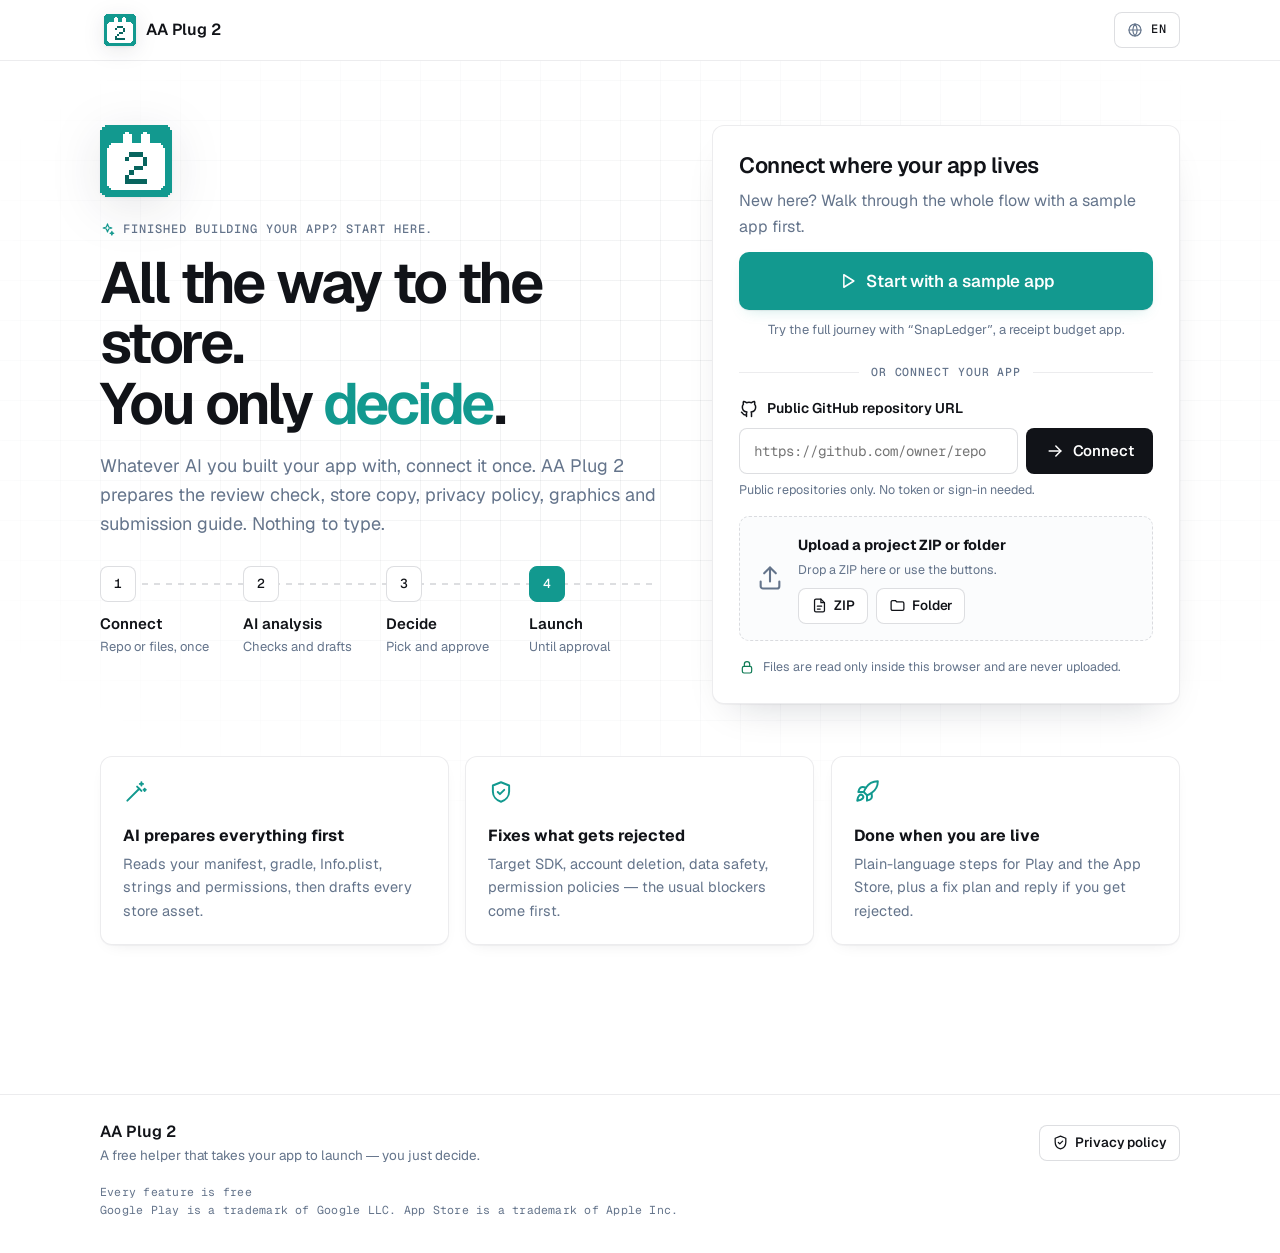
==== commit 68a3e56e: "Add one AdSense banner on the web version page." ====
--- a/2/index.html
+++ b/2/index.html
@@ -5,6 +5,7 @@
   <meta name="viewport" content="width=device-width, initial-scale=1, viewport-fit=cover">
   <title>AA Plug 2 — App launch helper</title>
   <meta name="description" content="AA Plug 2: connect an app built with any AI and get review checks, store materials and a step-by-step console guide. You just decide, all the way to launch. Free.">
+  <meta name="google-adsense-account" content="ca-pub-9774834090711824">
   <meta name="theme-color" content="#ffffff">
   <meta name="color-scheme" content="light">
   <link rel="canonical" href="https://aaplug.com/2/">
@@ -20,12 +21,22 @@
   <link rel="stylesheet" href="css/motion.css">
   <link rel="stylesheet" href="css/styles.css">
   <link rel="stylesheet" href="css/sian.css">
+  <script async src="https://pagead2.googlesyndication.com/pagead/js/adsbygoogle.js?client=ca-pub-9774834090711824" crossorigin="anonymous"></script>
 </head>
 <body>
   <div class="grid-bg" aria-hidden="true"></div>
   <a class="skip" href="#main">Skip to content</a>
   <header id="top" class="top"></header>
   <main id="main" tabindex="-1"></main>
+  <div class="slot">
+    <ins class="adsbygoogle"
+         style="display:block"
+         data-ad-client="ca-pub-9774834090711824"
+         data-ad-slot="5110312636"
+         data-ad-format="auto"
+         data-full-width-responsive="true"></ins>
+    <script>(adsbygoogle = window.adsbygoogle || []).push({});</script>
+  </div>
   <footer id="foot" class="foot"></footer>
   <div id="toasts" class="toasts" aria-live="polite"></div>
   <noscript><p style="padding:24px">AA Plug 2 needs JavaScript.</p></noscript>
--- a/2/css/sian.css
+++ b/2/css/sian.css
@@ -196,3 +196,16 @@
   .ad-lg { --w: 300px; --h: 250px; --size: "300 \00D7  250"; }
   .ad { margin: 22px auto; }
 }
+
+/* ---------- AdSense banner slot (one per page, does not cover content) ---------- */
+.slot {
+  position: relative;
+  z-index: 1;
+  flex-shrink: 0;
+  width: 100%;
+  max-width: 728px;
+  margin: 0 auto;
+  padding: 8px 16px;
+  min-height: 90px;
+  overflow: hidden;
+}
